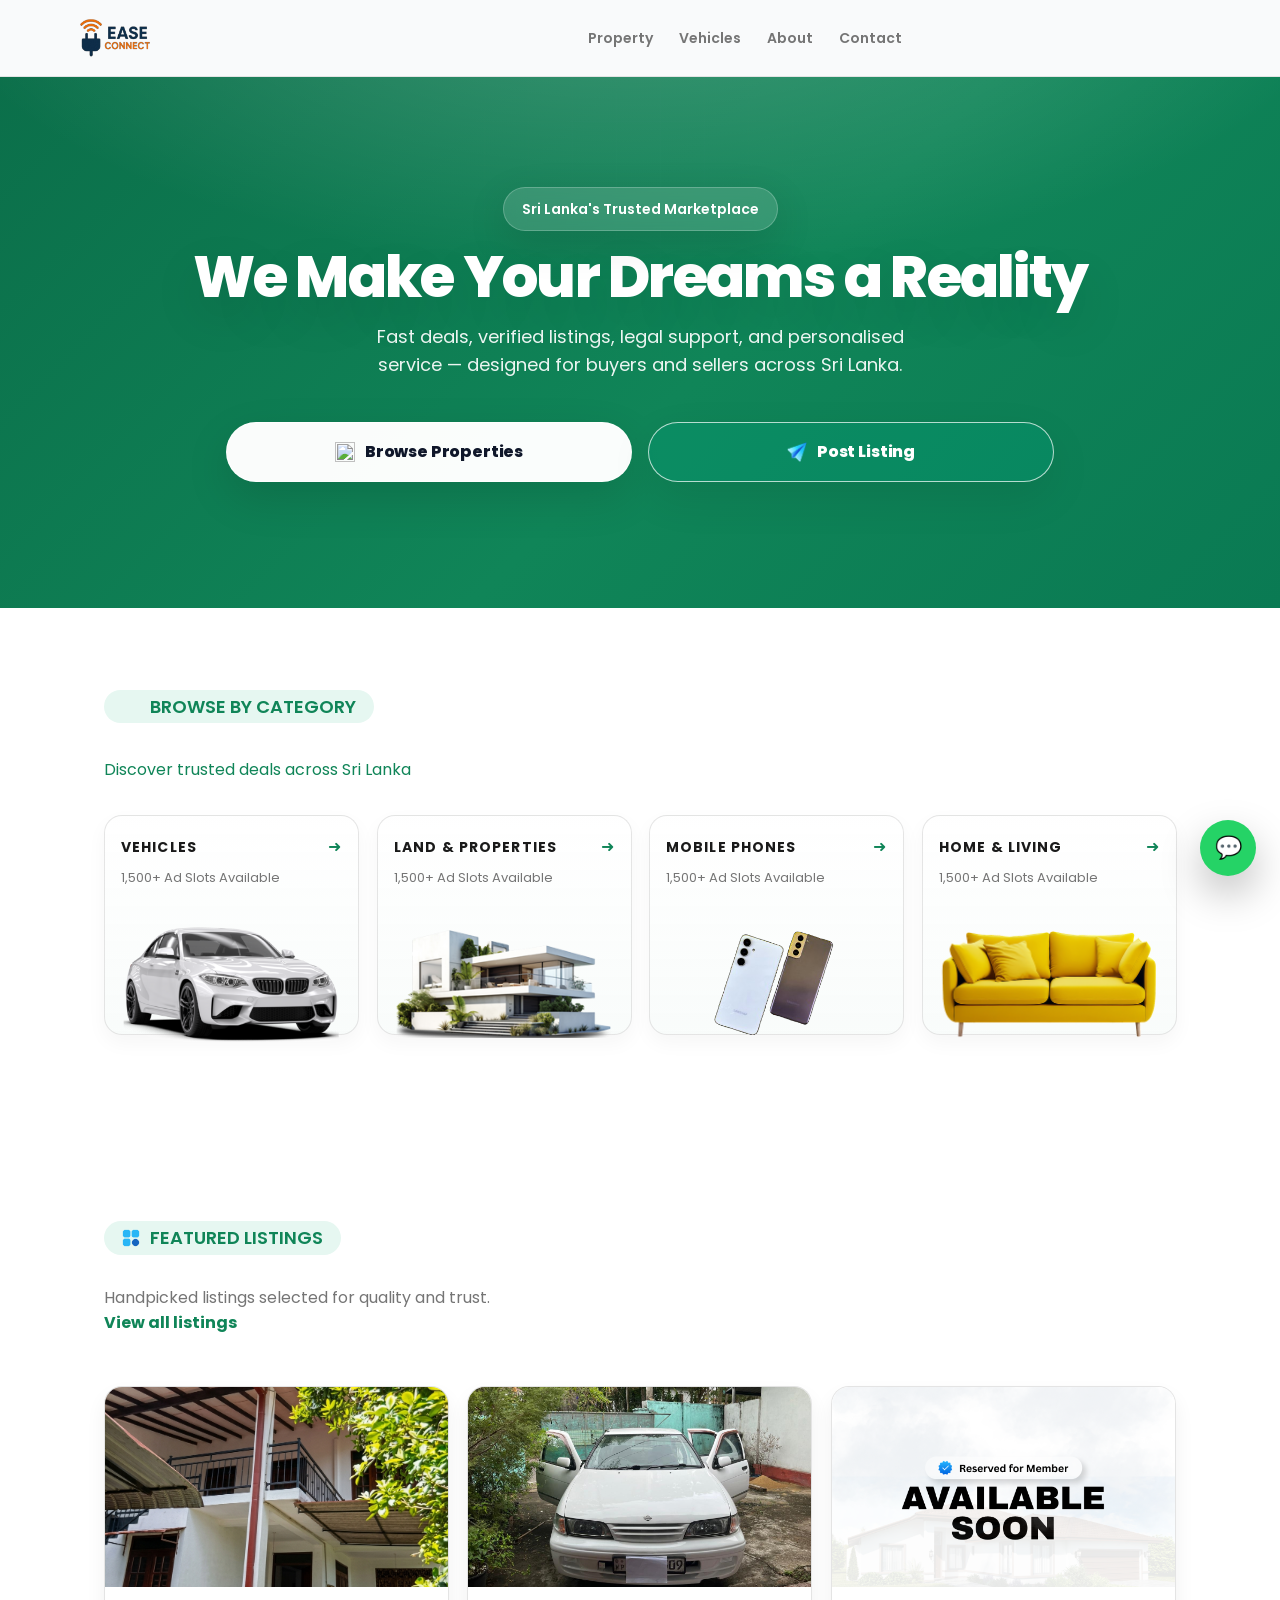
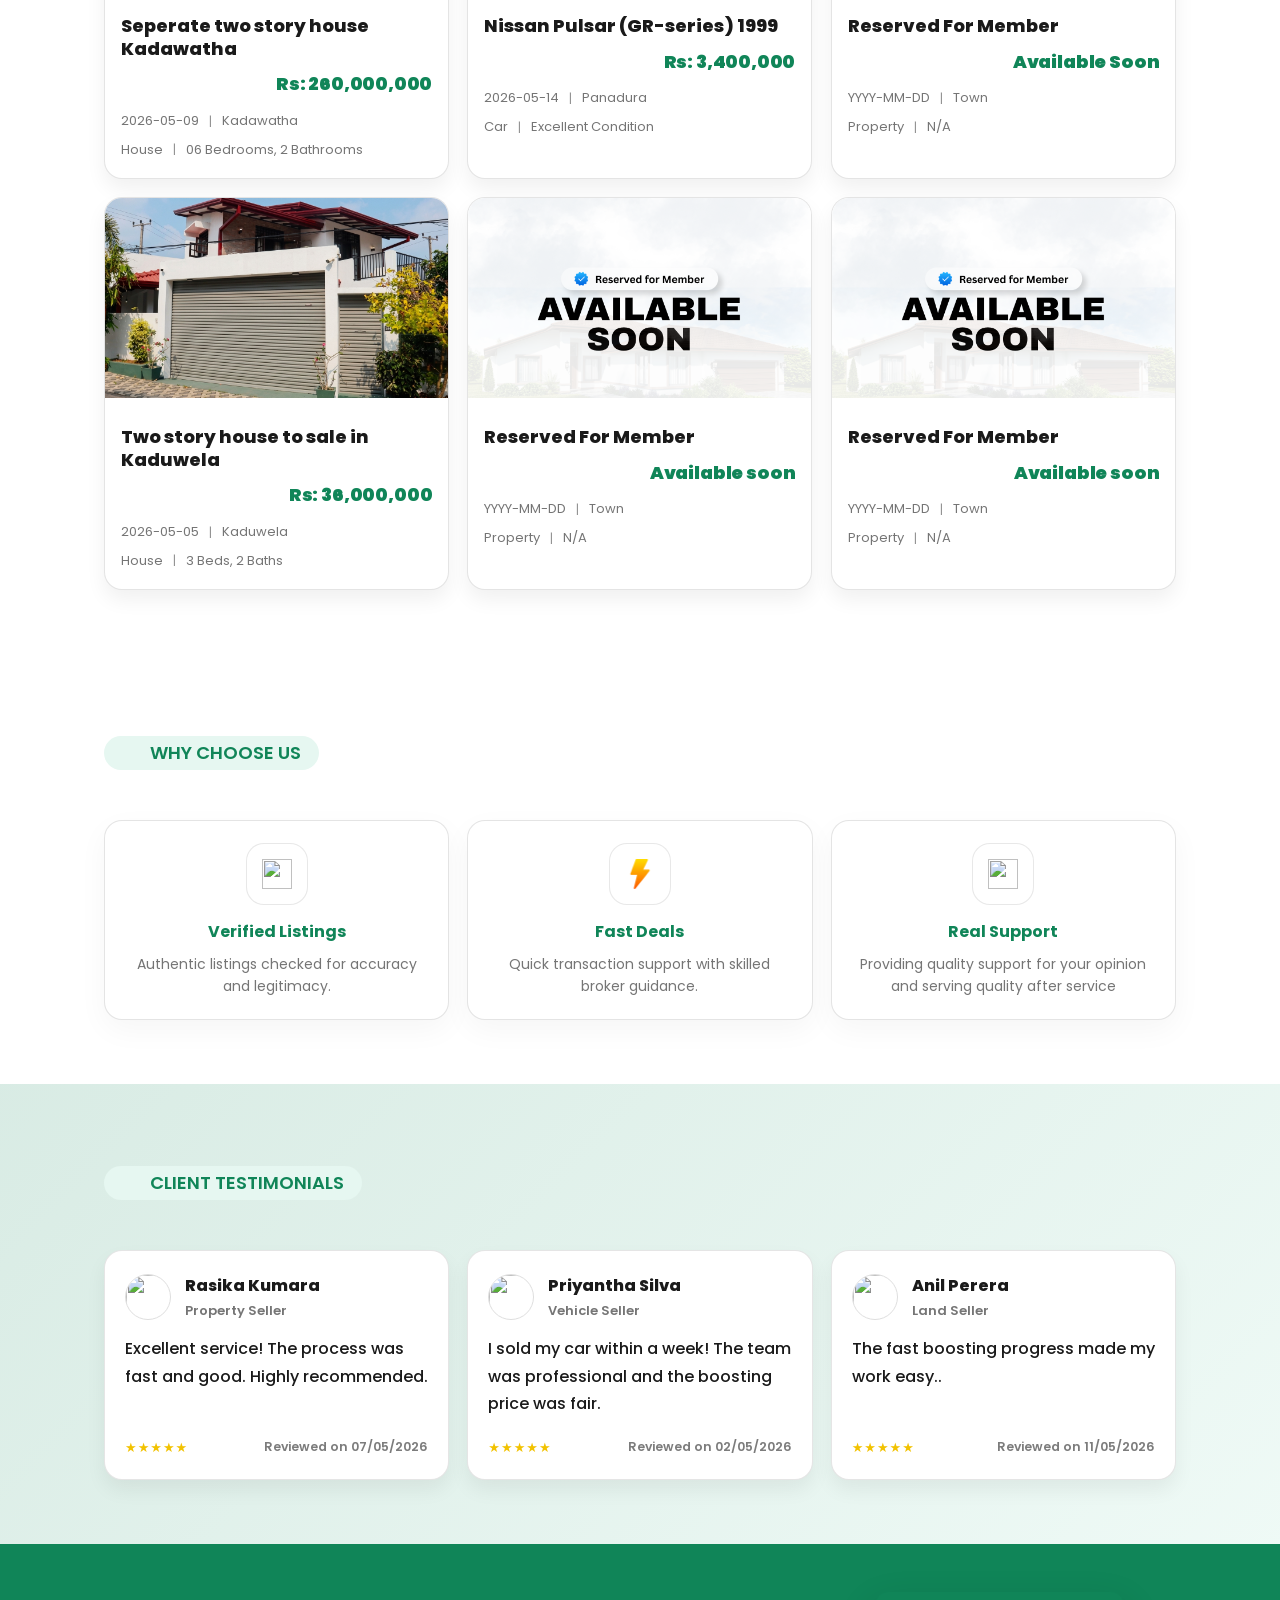
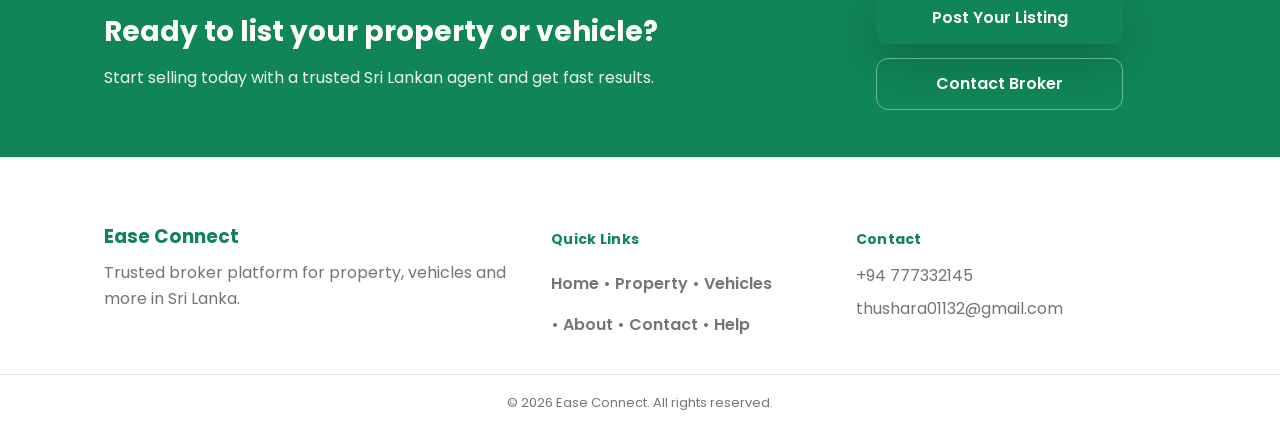
==== index.html @ 026340a3 "Add files via upload" ====
<!DOCTYPE html>
<html lang="en">
<head>
  <meta charset="UTF-8">
  <meta name="viewport" content="width=device-width, initial-scale=1.0">
  <title>Ease Connect|Properties</title>
  <link rel="preconnect" href="https://fonts.googleapis.com">
  <link rel="preconnect" href="https://fonts.gstatic.com" crossorigin>
  <link href="https://fonts.googleapis.com/css2?family=Poppins:wght@400;500;600;700&display=swap" rel="stylesheet">
  <link rel="stylesheet" href="css/styles.css">
  <link rel="icon" type="image/x-icon" href="favicon/easeconnectfav.PNG">
</head>
<body>
  <header class="site-header">
    <div class="container header-inner">
      <a href="index.html" class="brand">
        <img class="brand-logo" src="images/logonew.png" alt="Ease Connect logo">
        <div>
        </div>
      </a>
      <nav class="main-nav" id="mainNav">
        <a href="property.html">Property</a>
        <a href="vehiclesnew.html">Vehicles</a>
        <a href="aboutnew.html">About</a>
        <a href="contact.html">Contact</a>
      </nav>
      <div class="header-actions">
        
        <button class="nav-toggle" id="navToggle">☰</button>
      </div>
    </div>
  </header>

  <main>
    <section class="hero section-hero">
      <div class="hero-full">
        <span class="hero-pill">Sri Lanka's Trusted Marketplace</span>

        <h1 class="hero-full-title">We Make Your Dreams a Reality</h1>
        <p class="hero-full-subtitle">Fast deals, verified listings, legal support, and personalised service — designed for buyers and sellers across Sri Lanka.</p>

        <div class="hero-ctas" aria-label="Hero call to actions">
          <a class="hero-cta hero-cta--primary" href="property.html" aria-label="Browse Listings">
            <img class="hero-cta__icon" src="assets/icons/search.png" alt="" aria-hidden="true">
            <span class="hero-cta__text">Browse Properties</span>
          </a>
          <a class="hero-cta hero-cta--secondary" href="post-ad-modal.html" aria-label="Post Listing">
            <img class="hero-cta__icon" src="assets/icons/icons8-send-100.png" alt="" aria-hidden="true">
            <span class="hero-cta__text">Post Listing</span>
          </a>
        </div>

      </div>
    </section>

    <section class="section categories">
      <div class="container">
        <div class="categories-header">
          <h3 class="section-badge" style="display: inline-flex; align-items: center; gap: 10px; padding: 6px 18px; font-size: 18px; background-color: #e6f7f1; border-radius: 100px; color: #108558; border: none; line-height: 1.2; font-weight: 600;">
    <img class="section-badge-icon" src="assets/icons/search.png" alt="" aria-hidden="true" style="width: 18px; height: auto;" />
    BROWSE BY CATEGORY
</h3>

          <p class="categories-subtitle">Discover trusted deals across Sri Lanka</p>
        </div>

        <div class="category-grid category-cards">
          <a href="vehiclesnew.html" class="category-card" aria-label="Vehicles">
            <div class="category-card-body">
              <div class="category-card-title-row">
                <h3 class="category-card-title">VEHICLES</h3>
                <span class="category-card-arrow" aria-hidden="true">➜</span>
              </div>
              <p class="category-card-subtitle">1,500+ Ad Slots Available</p>
            </div>
            <img class="category-card-popup-img" src="images/homemainimg.png" alt="Vehicles" loading="lazy" />
          </a>

          <a href="property.html" class="category-card" aria-label="Properties">
            <div class="category-card-body">
              <div class="category-card-title-row">
                <h3 class="category-card-title">LAND &amp; PROPERTIES</h3>
                <span class="category-card-arrow" aria-hidden="true">➜</span>
              </div>
              <p class="category-card-subtitle">1,500+ Ad Slots Available</p>
            </div>
            <img class="category-card-popup-img" src="images/homeproductimg.png" alt="Land and Properties" loading="lazy" />
          </a>

          <a href="comingsoonafterstyle.html" class="category-card" aria-label="Mobile Phones">
            <div class="category-card-body">
              <div class="category-card-title-row">
                <h3 class="category-card-title">MOBILE PHONES</h3>
                <span class="category-card-arrow" aria-hidden="true">➜</span>
              </div>
              <p class="category-card-subtitle">1,500+ Ad Slots Available</p>
            </div>
            <img class="category-card-popup-img" src="images/andrey-matveev-PWX37fDMIYs-unsplash-removebg-preview.png?auto=format&fit=crop&w=1200&q=80" alt="Mobile Phones" loading="lazy" />
          </a>

          <a href="comingsoonafterstyle.html" class="category-card" aria-label="Home & Living">
            <div class="category-card-body">
              <div class="category-card-title-row">
                <h3 class="category-card-title">HOME &amp; LIVING</h3>
                <span class="category-card-arrow" aria-hidden="true">➜</span>
              </div>
              <p class="category-card-subtitle">1,500+ Ad Slots Available</p>
            </div>
            <img class="category-card-popup-img" src="images/yello-chair-icon.png?auto=format&fit=crop&w=1200&q=80" alt="Home and Living" loading="lazy" />
          </a>

        </div>
      </div>
    </section>


    <section class="section featured" id="listings">
      <div class="container">

        <div class="section-header">
          <div>
            <h3 class="section-badge" style="display: inline-flex; align-items: center; gap: 10px; padding: 6px 18px; font-size: 18px; background-color: #e6f7f1; border-radius: 100px; color: #108558; border: none; line-height: 1.2; font-weight: 600;">
    <img class="section-badge-icon" src="assets/icons/application.png" alt="" aria-hidden="true" style="width: 18px; height: auto;" />
    FEATURED LISTINGS
</h3>

            <p>Handpicked listings selected for quality and trust.</p>
          </div>
          <a class="text-link" href="property.html">View all listings</a>
        </div>
        <div class="card-grid">
          <article class="listing-card" aria-label="Featured listing">
            <a class="listing-media" href="productdetailnew1.html" aria-label="View property">
<div class="listing-image" style="background-image:url('images/thakshila.png');" aria-hidden="true">
                
              </div>
              
              <div class="listing-content">
                <h3 class="listing-title">Seperate two story house Kadawatha</h3>

                <p class="listing-price">Rs: 260,000,000</p>

                <div class="listing-meta-row" aria-label="Date and location">
                  <span class="listing-meta">2026-05-09</span>
                  <span class="listing-pipe" aria-hidden="true">|</span>
                  <span class="listing-meta">Kadawatha</span>
                </div>

                <div class="listing-attr-row" aria-label="Structural attributes">
                  <span class="listing-attr">House</span>
                  <span class="listing-pipe" aria-hidden="true">|</span>
                  <span class="listing-attr">06 Bedrooms, 2 Bathrooms</span>
                </div>
              </div>
            </a>
          </article>

          <article class="listing-card" aria-label="Featured listing">
            <a class="listing-media" href="productdetailnew3.html" aria-label="View property">
<div class="listing-image" style="background-image:url('images/frontsidecar.jpg');" aria-hidden="true">
                
                
              </div>

              <div class="listing-content">
                <h3 class="listing-title">Nissan Pulsar (GR-series) 1999</h3>

                <p class="listing-price">Rs: 3,400,000</p>

                <div class="listing-meta-row" aria-label="Date and location">
                  <span class="listing-meta">2026-05-14</span>
                  <span class="listing-pipe" aria-hidden="true">|</span>
                  <span class="listing-meta">Panadura</span>
                </div>

                <div class="listing-attr-row" aria-label="Structural attributes">
                  <span class="listing-attr">Car</span>
                  <span class="listing-pipe" aria-hidden="true">|</span>
                  <span class="listing-attr">Excellent Condition</span>
                </div>
              </div>
            </a>
          </article>
          <article class="listing-card" aria-label="Featured listing">
            <a class="listing-media" href="#" aria-label="View property">
              <div class="listing-image" style="background-image:url('images/refmas.png');" aria-hidden="true">
                
              </div>

              <div class="listing-content">
                <h3 class="listing-title">Reserved For Member</h3>

                <p class="listing-price">Available Soon</p>

                <div class="listing-meta-row" aria-label="Date and location">
                  <span class="listing-meta">YYYY-MM-DD</span>
                  <span class="listing-pipe" aria-hidden="true">|</span>
                  <span class="listing-meta">Town</span>
                </div>

                <div class="listing-attr-row" aria-label="Structural attributes">
                  <span class="listing-attr">Property</span>
                  <span class="listing-pipe" aria-hidden="true">|</span>
                  <span class="listing-attr">N/A</span>
                </div>
              </div>
            </a>
          </article>
          <article class="listing-card" aria-label="Featured listing">
            <a class="listing-media" href="productdetailnew2.html" aria-label="View property">
              <div class="listing-image" style="background-image:url('images/gatehth.png');" aria-hidden="true">
                
              </div>

              <div class="listing-content">
                <h3 class="listing-title">Two story house to sale in Kaduwela</h3>

                <p class="listing-price">Rs: 36,000,000</p>

                <div class="listing-meta-row" aria-label="Date and location">
                  <span class="listing-meta">2026-05-05</span>
                  <span class="listing-pipe" aria-hidden="true">|</span>
                  <span class="listing-meta">Kaduwela</span>
                </div>

                <div class="listing-attr-row" aria-label="Structural attributes">
                  <span class="listing-attr">House</span>
                  <span class="listing-pipe" aria-hidden="true">|</span>
                  <span class="listing-attr">3 Beds, 2 Baths</span>
                </div>
              </div>
            </a>
          </article>
          <article class="listing-card" aria-label="Featured listing">
            <a class="listing-media" href="" aria-label="View property">
              <div class="listing-image" style="background-image:url('images/refmas.png');" aria-hidden="true">
                
                  
              </div>

              <div class="listing-content">
                <h3 class="listing-title">Reserved For Member</h3>

                <p class="listing-price">Available soon</p>

                <div class="listing-meta-row" aria-label="Date and location">
                  <span class="listing-meta">YYYY-MM-DD</span>
                  <span class="listing-pipe" aria-hidden="true">|</span>
                  <span class="listing-meta">Town</span>
                </div>

                <div class="listing-attr-row" aria-label="Structural attributes">
                  <span class="listing-attr">Property</span>
                  <span class="listing-pipe" aria-hidden="true">|</span>
                  <span class="listing-attr">N/A</span>
                </div>
              </div>
            </a>
          </article>

         <article class="listing-card" aria-label="Featured listing">
            <a class="listing-media" href="" aria-label="View property">
              <div class="listing-image" style="background-image:url('images/refmas.png');" aria-hidden="true">
                
              </div>

              <div class="listing-content">
                <h3 class="listing-title">Reserved For Member</h3>

                <p class="listing-price">Available soon</p>

                <div class="listing-meta-row" aria-label="Date and location">
                  <span class="listing-meta">YYYY-MM-DD</span>
                  <span class="listing-pipe" aria-hidden="true">|</span>
                  <span class="listing-meta">Town</span>
                </div>

                <div class="listing-attr-row" aria-label="Structural attributes">
                  <span class="listing-attr">Property</span>
                  <span class="listing-pipe" aria-hidden="true">|</span>
                  <span class="listing-attr">N/A</span>
                </div>
              </div>
            </a>
          </article>
        </div>
      </div>
    </section>

    <section class="section why-choose">
      <div class="container">
        <h3 class="section-badge" style="display: inline-flex; align-items: center; gap: 10px; padding: 6px 18px; font-size: 18px; background-color: #e6f7f1; border-radius: 100px; color: #108558; border: none; line-height: 1.2; font-weight: 600;">
    <img class="section-badge-icon" src="assets/icons/question-mark.png" alt="" aria-hidden="true" style="width: 18px; height: auto;" />
    WHY CHOOSE US
</h3>
        <div class="feature-grid">

          <article class="feature-card" aria-label="Verified Listings">
            <div class="feature-icon feature-icon--verified" aria-hidden="true">
              <img src="assets/icons/social-media.png" alt="" />
            </div>
            <h3>Verified Listings</h3>
            <p>Authentic listings checked for accuracy and legitimacy.</p>
          </article>

          <article class="feature-card" aria-label="Fast Deals">
            <div class="feature-icon feature-icon--accent" aria-hidden="true">
              <img src="assets/icons/flash.png" alt="" />
            </div>
            <h3>Fast Deals</h3>
            <p>Quick transaction support with skilled broker guidance.</p>
          </article>

          <article class="feature-card" aria-label="Legal Support">
            <div class="feature-icon feature-icon--mint" aria-hidden="true">
              <img src="assets/icons/insurance.png" alt="" />
            </div>
            <h3>Real Support</h3>
            <p>Providing quality support for your opinion and serving quality after service</p>
          </article>

        </div>

      </div>
    </section>

    <section class="section testimonials">
      <div class="container">
        <h3 class="section-badge" style="display: inline-flex; align-items: center; gap: 10px; padding: 6px 18px; font-size: 18px; background-color: #e6f7f1; border-radius: 100px; color: #108558; border: none; line-height: 1.2; font-weight: 600;">
    <img class="section-badge-icon" src="assets/icons/text.png" alt="" aria-hidden="true" style="width: 18px; height: auto;" />
    CLIENT TESTIMONIALS
</h3>

        <div class="testimonial-grid">
          <article class="testimonial-card">
            <div class="testimonial-header">
              <img class="testimonial-avatar" src="assets/icons/snipavatar.PNG" alt="" aria-hidden="true" />
              <div class="testimonial-header-text">
                <strong class="testimonial-name">Rasika Kumara</strong>
                <span class="testimonial-role">Property Seller</span>
              </div>
            </div>

            <p class="testimonial-body">Excellent service! The process was fast and good. Highly recommended.</p>

            <div class="testimonial-footer">
              <div class="testimonial-stars" aria-label="5 out of 5 stars">★★★★★</div>
              <span class="testimonial-date">Reviewed on 07/05/2026</span>
            </div>
          </article>

          <article class="testimonial-card">
            <div class="testimonial-header">
              <img class="testimonial-avatar" src="assets/icons/snipavatar.PNG" alt="" aria-hidden="true" />
              <div class="testimonial-header-text">
                <strong class="testimonial-name">Priyantha Silva</strong>
                <span class="testimonial-role">Vehicle Seller</span>
              </div>
            </div>

            <p class="testimonial-body">I sold my car within a week! The team was professional and the boosting price was fair.</p>

            <div class="testimonial-footer">
              <div class="testimonial-stars" aria-label="5 out of 5 stars">★★★★★</div>
              <span class="testimonial-date">Reviewed on 02/05/2026</span>
            </div>
          </article>

          <article class="testimonial-card">
            <div class="testimonial-header">
              <img class="testimonial-avatar" src="assets/icons/snipavatar.PNG" alt="" aria-hidden="true" />
              <div class="testimonial-header-text">
                <strong class="testimonial-name">Anil Perera</strong>
                <span class="testimonial-role">Land Seller</span>
              </div>
            </div>

            <p class="testimonial-body">The fast boosting progress made my work easy..</p>

            <div class="testimonial-footer">
              <div class="testimonial-stars" aria-label="5 out of 5 stars">★★★★★</div>
              <span class="testimonial-date">Reviewed on 11/05/2026</span>
            </div>
          </article>
        </div>

      </div>
    </section>


    <section class="section cta-banner">
      <div class="container cta-inner">
        <div>
          <h2 class="section-Header">
            Ready to list your property or vehicle?
          </h2>

          <p>Start selling today with a trusted Sri Lankan agent and get fast results.</p>
        </div>
        <div class="cta-actions">
            <a class="button button-primary" href="post-ad-modal.html" data-post-ad>Post Your Listing</a>

          <a class="button button-outline" href="contact.html">Contact Broker</a>
        </div>
      </div>
    </section>
  </main>

  <footer class="site-footer">

    <div class="container footer-grid">
      <div>
        <h3>Ease Connect</h3>
        <p>Trusted broker platform for property, vehicles and more in Sri Lanka.</p>
      </div>
      <div>
        <h4>Quick Links</h4>
        <a href="index.html">Home</a>
        <a href="property.html">• Property</a>
        <a href="vehicles.html">• Vehicles</a>
        <a href="aboutnew.html">• About</a>
        <a href="contact.html">• Contact</a>
        <a href="help.html">• Help</a>
      </div>
      <div>
        <h4>Contact</h4>
        <p>+94 777332145</p>
        <p>thushara01132@gmail.com</p>
      </div>
    </div>
    <div class="footer-bottom">
      <p>© 2026 Ease Connect. All rights reserved.</p>
    </div>
  </footer>

  <a class="floating-whatsapp" href="https://wa.me/94777332145" target="_blank">💬</a>
  <script src="js/script.js"></script>
  <script src="js/slider-fix.js"></script>

</body>
</html>
---- css/styles.css ----
/* Ease Connect (Sri Lankan Multi-Category Listing Platform) — styles.css
   Production-ready modern baseline styles.
*/

:root {
  /* Typography */
  --font-sans: 'Poppins', system-ui, -apple-system, Segoe UI, Roboto, Arial, sans-serif;

  /* Brand / palette */
  --mint: #108558;
  --mint-100: #e6f7f1;
  --text: #1a1a1a;
  --bg: #f8f9fa;
  --border: #dbdbdb;
  --muted: #757575;
  --white: #ffffff;

  /* Layout constants */
  --container: 1120px;
  --radius-sm: 8px;
  --radius-md: 12px;
  --radius-lg: 18px;
  --pill: 100px;
  --shadow-sm: 0 10px 30px rgba(16, 133, 88, 0.10);
  --shadow-card: 0 10px 30px rgba(16, 24, 40, 0.08);
  --shadow-soft: 0 10px 20px rgba(0,0,0,0.06);

  /* Spacing */
  --space-1: 8px;
  --space-2: 12px;
  --space-3: 16px;
  --space-4: 24px;
  --space-5: 32px;
  --space-6: 48px;
  --space-7: 64px;

  /* Motion */
  --ease: 0.3s ease;

  /* Focus */
  --focus: 0 0 0 4px rgba(16, 133, 88, 0.18);
}

/* NOTE: contact.html has an inline <style> block for .go-back.
   The site-wide contact styles below intentionally DO NOT override that block.
*/



* {
  box-sizing: border-box;
}

html {
  scroll-behavior: smooth;
}

body {
  margin: 0;
  font-family: var(--font-sans);
  color: #108558;
  background: #ffff;
  line-height: 1.6;
}

/* Images */
img {
  max-width: 100%;
  height: auto;
  display: block;
}

/* Links */
a {
  text-decoration: none;
  color: inherit;
}

a:focus-visible,
button:focus-visible,
[role="button"]:focus-visible {
  outline: none;
  box-shadow: var(--focus);
  border-radius: 10px;
}

/* Basic containers */
.container {
  width: 100%;
  max-width: var(--container);
  margin: 0 auto;
  padding: 0 var(--space-4);
}

.section {
  padding: var(--space-7) 0;
}

.section-hero {
  padding-top: 56px;
}

/* Header */
.site-header {
  position: sticky;
  top: 0;
  z-index: 50;
  background: rgba(248, 249, 250, 0.82);
  backdrop-filter: blur(10px);
  border-bottom: 1px solid rgba(219, 219, 219, 0.7);
}

.header-inner {
  display: flex;
  align-items: center;
  justify-content: space-between;
  gap: var(--space-4);
  padding: 14px 0;
}

.brand {
  display: inline-flex;
  align-items: center;
  gap: 12px;
  min-width: 210px;
}

.brand-logo {
  width: 70px;
  height: 48px;
  object-fit: contain;
}

.main-nav {
  display: flex;
  align-items: center;
  gap: 26px;
  flex-wrap: wrap;
}

.main-nav a {
  font-weight: 600;
  font-size: 14px;
  color: var(--muted);
  padding: 8px 0;
  transition: color var(--ease);
}

.main-nav a:hover {
  color: var(--mint);
}

.header-actions {
  display: flex;
  align-items: center;
  gap: var(--space-3);
}

.nav-toggle {
  display: none;
  border: 0;
  background: transparent;
  cursor: pointer;
  font-size: 20px;
  line-height: 1;
  padding: 8px;
  border-radius: 10px;
  color: var(--text);
}

/* Hero */
.section-hero {
  padding: 110px 0;
}

.hero {
  position: relative;
}

.hero::before {
  content: '';
  position: absolute;
  inset: 0;
  background:
    radial-gradient(1200px 520px at 50% -120px, rgba(255, 255, 255, 0.22), rgba(255, 255, 255, 0) 60%),
    linear-gradient(135deg, #0b6f4a 0%, var(--mint) 55%, #0a7a53 100%);
  z-index: 0;
}

.hero::after {
  content: '';
  position: absolute;
  inset: 0;
  background-image:
    linear-gradient(to right, rgba(255, 255, 255, 0.12) 1px, rgba(255, 255, 255, 0) 1px),
    linear-gradient(to bottom, rgba(255, 255, 255, 0.12) 1px, rgba(255, 255, 255, 0) 1px);
  background-size: 44px 44px;
  opacity: 0.05;
  z-index: 1;
  pointer-events: none;
  mask-image: radial-gradient(circle at 50% 20%, rgba(0,0,0,1), rgba(0,0,0,0) 68%);
}

.hero-full {
  position: relative;
  z-index: 2;
  display: flex;
  flex-direction: column;
  align-items: center;
  justify-content: center;
  text-align: center;
  gap: 16px;
}

.hero-pill {
  display: inline-flex;
  align-items: center;
  justify-content: center;
  padding: 10px 18px;
  border-radius: 999px;
  background: rgba(255, 255, 255, 0.14);
  color: var(--white);
  font-weight: 600;
  font-size: 14px;
  border: 1px solid rgba(255, 255, 255, 0.22);
  backdrop-filter: blur(10px);
  box-shadow: 0 12px 40px rgba(0, 0, 0, 0.12);
}

.hero-full-title {
  margin: 0;
  color: var(--white);
  font-weight: 800;
  font-size: clamp(34px, 5vw, 58px);
  line-height: 1.02;
  letter-spacing: -0.03em;
  text-shadow: 0 18px 50px rgba(0, 0, 0, 0.12);
}

.hero-full-subtitle {
  margin: 0;
  color: rgba(255, 255, 255, 0.92);
  font-size: clamp(15px, 2.1vw, 18px);
  max-width: 54ch;
}

.hero-search-placeholder {
  margin-top: 10px;
  width: min(860px, 100%);
  height: 74px;
  border-radius: 999px;
  background: rgba(255, 255, 255, 0.96);
  box-shadow: 0 20px 60px rgba(0, 0, 0, 0.18);
  border: 1px solid rgba(255, 255, 255, 0.65);
}

.hero-grid,
.hero-copy,
.eyebrow,
.hero-actions {
  display: none;
}


.button {
  display: inline-flex;
  align-items: center;
  justify-content: center;
  gap: 10px;
  padding: 12px 18px;
  border-radius: 12px;
  font-weight: 600;
  cursor: pointer;
  border: 1px solid transparent;
  transition: transform var(--ease), background var(--ease), color var(--ease), border-color var(--ease), box-shadow var(--ease);
  user-select: none;
}

.button:active {
  transform: translateY(1px);
}

.button-primary {
  background: var(--mint);
  color: var(--white);
  box-shadow: 0 14px 30px rgba(16, 133, 88, 0.20);
}

.button-primary:hover {
  transform: translateY(-2px);
  box-shadow: 0 18px 40px rgba(16, 133, 88, 0.28);
}

.button-outline {
  background: transparent;
  border-color: rgba(26, 26, 26, 0.15);
  color: var(--text);
}

.button-outline:hover {
  background: var(--mint);
  border-color: var(--mint);
  color: var(--white);
}

.hero-media {
  display: flex;
  justify-content: center;
}

.hero-card {
  width: 100%;
  border-radius: var(--radius-lg);
  background: var(--white);
  box-shadow: var(--shadow-card);
  overflow: hidden;
  position: relative;
  padding: 0;
}

.hero-image {
  height: 340px;
  background: linear-gradient(135deg, rgba(16, 133, 88, 0.12), rgba(16, 133, 88, 0) 55%),
    url('comb.png');
  background-size: cover;
  background-position: center;
}

.hero-tag {
  position: absolute;
  top: 18px;
  left: 18px;
  right: 18px;
  display: inline-flex;
  align-items: center;
  gap: 10px;
  padding: 10px 14px;
  border-radius: var(--pill);
  background: rgba(16, 133, 88, 0.92);
  color: var(--white);
  font-weight: 600;
  font-size: 13px;
  box-shadow: 0 16px 30px rgba(16, 133, 88, 0.25);
}

.hero-gallery {
  position: relative;
  padding: var(--space-3);
}

.hero-gallery-placeholder {
  width: 100%;
  height: auto;
  border-radius: 14px;
  box-shadow: 0 18px 40px rgba(0,0,0,0.10);
}

/* Category cards */
.category-grid {
  display: grid;
  grid-template-columns: repeat(4, 1fr);
  gap: 18px;
  margin-top: var(--space-5);
}

.category-card {
  background: linear-gradient(180deg, #ffffff 0%, rgba(16, 133, 88, 0.03) 120%);
  border-radius: var(--radius-lg);
  border: 1px solid rgba(219, 219, 219, 0.7);
  overflow: visible;
  box-shadow: 0 8px 20px rgba(0,0,0,0.04);
  transition: transform var(--ease), box-shadow var(--ease), border-color var(--ease);
  display: block;
  position: relative;
  min-height: 220px;
  padding: 18px 16px 48px;
}

.category-card:hover {
  transform: translateY(-3px);
  border-color: rgba(16, 133, 88, 0.35);
  box-shadow: 0 18px 40px rgba(16, 133, 88, 0.14);
}

.category-card:hover .category-card-popup-img {
  transform: translateX(-50%) scale(1.05);
}


.category-card-body {
  padding: 0;
  position: relative;
  z-index: 2;
}


.category-card-title-row {
  display: flex;
  align-items: center;
  justify-content: space-between;
  gap: 12px;
}

.category-card-title {
  margin: 0;
  font-size: 14px;
  letter-spacing: 0.08em;
  color: var(--text);
}

.category-card-subtitle {
  margin-top: 10px;
}


.category-card-arrow {
  font-size: 16px;
  color: var(--mint);
  font-weight: 700;
}

.category-card-subtitle {
  margin: 8px 0 0;
  color: var(--muted);
  font-size: 13px;
}

.category-card-popup-img {
  position: absolute;
  left: 50%;
  bottom: -20px;
  transform: translateX(-50%);
  width: auto;
  max-width: 85%;
  height: 140px;
  object-fit: contain;
  pointer-events: none;
  z-index: 1;
  transition: transform 0.3s ease;
}

/* legacy rule kept intentionally for other pages if any */
.category-card-image {
  display: none;
}


/* Featured listing cards */
.card-grid {
  margin-top: var(--space-5);
  display: grid;
  grid-template-columns: repeat(3, minmax(0, 1fr));
  gap: 18px;
}

.listing-card {
  background: var(--white);
  border-radius: var(--radius-lg);
  box-shadow: var(--shadow-soft);
  border: 1px solid rgba(219, 219, 219, 0.75);
  overflow: hidden;
  transition: transform var(--ease), box-shadow var(--ease), border-color var(--ease);
}

.listing-card:hover {
  transform: translateY(-4px);
  border-color: rgba(16, 133, 88, 0.35);
  box-shadow: 0 18px 50px rgba(16, 133, 88, 0.16);
}

.listing-media {
  display: block;
  color: inherit;
}

.listing-image {
  position: relative;
  height: 200px;
  background-position: center;
  background-size: cover;
}

.listing-bookmark {
  position: absolute;
  top: 14px;
  right: 14px;
  width: 44px;
  height: 44px;
  border-radius: 999px;
  background: rgba(255, 255, 255, 0.92);
  border: 1px solid rgba(219, 219, 219, 0.9);
  box-shadow: 0 14px 30px rgba(0,0,0,0.12);
  cursor: pointer;
}

.listing-bookmark::before {
  content: '🔖';
  position: absolute;
  inset: 0;
  display: grid;
  place-items: center;
  font-size: 18px;
  transform: translateY(-1px);
}

.listing-bookmark:hover {
  transform: scale(1.04);
}

.listing-content {
  padding: 16px 16px 18px;
}

.listing-title {
  margin: 0;
  font-size: 16px;
  line-height: 1.3;
}

.listing-price {
  margin: 10px 0 12px;
  font-weight: 700;
  color: var(--mint);
}

.listing-meta-row,
.listing-attr-row {
  display: flex;
  align-items: center;
  flex-wrap: wrap;
  gap: 10px;
  margin-top: 8px;
}

.listing-meta,
.listing-attr {
  color: var(--muted);
  font-size: 13px;
}

.listing-pipe {
  color: rgba(117, 117, 117, 0.8);
  font-size: 12px;
}

/* Features */
.feature-grid {
  margin-top: var(--space-5);
  display: grid;
  grid-template-columns: repeat(3, minmax(0, 1fr));
  gap: 18px;
}

.feature-card {
  text-align: center;
  padding: 22px 18px;
  background: var(--white);
  border-radius: var(--radius-lg);
  border: 1px solid rgba(219, 219, 219, 0.75);
  box-shadow: 0 10px 30px rgba(0,0,0,0.04);
}

.feature-card h3 {
  margin: 14px 0 8px;
  font-size: 16px;
}

.feature-card p {
  margin: 0;
  color: var(--muted);
  font-size: 14px;
}

.feature-icon {
  width: 62px;
  height: 62px;
  margin: 0 auto;
  border-radius: 18px;
  display: grid;
  place-items: center;
  transition: transform var(--ease);
}

.feature-card:hover .feature-icon {
  transform: translateY(-3px);
}

.feature-icon img {
  width: 30px;
  height: 30px;
  object-fit: contain;
  filter: none;
}

.feature-icon--verified {
  background: rgba(255 255 255);
  border: 1px solid rgba(163 163 163 / 25%);
}

.feature-icon--accent {
  background: rgba(255 255 255);
  border: 1px solid rgba(163 163 163 / 25%);
}

.feature-icon--mint {
  background: rgba(255 255 255);
  border: 1px solid rgba(163 163 163 / 25%);
}

/* Testimonials */
.section.testimonials {
  background: linear-gradient(135deg, rgba(16, 133, 88, 0.16), rgba(230, 247, 241, 0.65));
  padding: var(--space-7) 0;
}

.testimonial-grid {
  margin-top: var(--space-5);
  display: grid;
  grid-template-columns: repeat(3, minmax(0, 1fr));
  gap: 18px;
}

.testimonial-card {
  background: var(--white);
  border-radius: var(--radius-lg);
  border: 1px solid rgba(219, 219, 219, 0.7);
  box-shadow: var(--shadow-soft);
  padding: 22px 20px;
  overflow: hidden;

  /* layout */
  display: flex;
  flex-direction: column;
  min-height: 230px;
}

.testimonial-header {
  display: flex;
  align-items: center;
  gap: 14px;
}

.testimonial-avatar {
  width: 46px;
  height: 46px;
  border-radius: 999px;
  object-fit: cover;
  border: 1px solid rgba(219, 219, 219, 0.9);
}

.testimonial-header-text {
  display: flex;
  flex-direction: column;
  gap: 2px;
}

.testimonial-name {
  font-weight: 800;
  color: var(--text);
}

.testimonial-role {
  color: var(--muted);
  font-size: 13px;
  font-weight: 600;
}

.testimonial-body {
  margin: 14px 0 0;
  color: var(--text);
  font-weight: 500;
  line-height: 1.7;
  text-align: left;
}

.testimonial-footer {
  margin-top: auto;
  display: flex;
  justify-content: space-between;
  align-items: center;
  gap: 12px;
  padding-top: 18px;
}

.testimonial-stars {
  font-size: 13px;
  letter-spacing: 1px;
  color: #f2c200;
  line-height: 1;
  user-select: none;
}

.testimonial-date {
  font-size: 12.5px;
  color: rgba(117, 117, 117, 0.95);
  font-weight: 600;
  white-space: nowrap;
}


/* CTA banner */
.cta-inner {
  display: flex;
  align-items: center;
  justify-content: space-between;
  gap: var(--space-6);
}

.cta-banner {
  background: var(--mint);
  color: var(--white);
  padding: var(--space-6) 0;
}

.cta-banner .section-Header {
  color: var(--white);
  margin: 0;
  font-size: 28px;
}

.cta-banner p {
  margin: 10px 0 0;
  color: rgba(255, 255, 255, 0.92);
}

.cta-actions {
  display: flex;
  gap: 14px;
  flex-wrap: wrap;
  justify-content: flex-end;
}

/* CTA buttons on home (index.html): reduce horizontal stretch + keep centered */
.cta-actions .button-primary,
.cta-actions .button-outline{
  width: 70%;
  margin: 0 auto;
  display: flex;
  justify-content: center;
}


.cta-banner .button-primary {
  box-shadow: 0 18px 40px rgba(0,0,0,0.18);
}

.cta-banner .button-outline {
  border-color: rgba(255, 255, 255, 0.4);
  color: var(--white);
}

.cta-banner .button-outline:hover {
  background: rgba(255, 255, 255, 0.12);
  border-color: rgba(255, 255, 255, 0.6);
}

/* Footer */
.site-footer {
  padding: var(--space-7) 0 var(--space-4);
  background: #ffffff;
  border-top: 1px solid rgba(219, 219, 219, 0.75);
}

/* Ensure product-detail can be scrolled fully on shorter viewports */
html,
body {
  height: auto;
}


.footer-grid {
  display: grid;
  grid-template-columns: 1.2fr 0.8fr 0.9fr;
  gap: 20px;
}

.site-footer h3 {
  margin: 0 0 8px;
}

.site-footer p {
  margin: 8px 0 0;
  color: var(--muted);
}

.site-footer h4 {
  margin: 6px 0 12px;
  font-size: 14px;
  letter-spacing: 0.02em;
}

.site-footer a {
  display: inline-block;
  color: var(--muted);
  margin: 8px 0;
  font-weight: 600;
  transition: color var(--ease);
}

.site-footer a:hover {
  color: var(--mint);
}

.footer-bottom {
  margin-top: 28px;
  border-top: 1px solid rgba(219, 219, 219, 0.75);
  padding-top: 18px;
  text-align: center;
}

.footer-bottom p {
  margin: 0;
  color: var(--muted);
  font-size: 13px;
}

/* Floating WhatsApp */
.floating-whatsapp {
  position: fixed;
  right: 24px;
  bottom: 24px;
  z-index: 1000;
  width: 56px;
  height: 56px;
  border-radius: 999px;
  background: #25D366;
  color: #fff;
  display: grid;
  place-items: center;
  font-size: 22px;
  box-shadow: 0 18px 40px rgba(0,0,0,0.25);
  transition: transform var(--ease), box-shadow var(--ease);
}

.floating-whatsapp:hover {
  transform: translateY(-4px) scale(1.06);
  box-shadow: 0 26px 60px rgba(0,0,0,0.30);
}

/* Text link used in sections */
.text-link {
  font-weight: 700;
  color: var(--mint);
  transition: color var(--ease);
}

.text-link:hover {
  color: #0c6f4f;
}

/* Utility: section badge class exists in inline styles already.
   Provide a baseline for if inline styles are removed later.
*/
.section-badge {
  display: inline-flex;
  align-items: center;
  gap: 10px;
  padding: 6px 18px;
  border-radius: var(--pill);
  background: var(--mint-100);
  color: var(--mint);
  border: none;
  line-height: 1.2;
  font-weight: 600;
}

/* Hero CTA buttons (replaces large white search section on home) */
.hero-ctas {
  margin-top: 10px;
  width: min(860px, 100%);
  display: flex;
  justify-content: center;
  gap: 16px;
  align-items: center;
  padding: 16px;
  border-radius: 999px;
}

.hero-cta {
  flex: 1;
  min-width: 0;
  display: inline-flex;
  align-items: center;
  justify-content: center;
  gap: 10px;
  padding: 16px 22px;
  border-radius: 999px;
  text-align: center;
  font-weight: 800;
  font-size: 16px;
  letter-spacing: -0.01em;
  border: 1px solid transparent;
  transition:
    transform 0.25s ease,
    box-shadow 0.25s ease,
    border-color 0.25s ease,
    background 0.25s ease,
    color 0.25s ease;
}

.hero-cta__icon {
  width: 20px;
  height: 20px;
  object-fit: contain;
  filter: none;
}

.hero-cta--primary {
  background: rgba(255, 255, 255, 0.98);
  color: #0f172a;
  border-color: rgba(255, 255, 255, 0.75);
  box-shadow: 0 16px 45px rgba(0, 0, 0, 0.12);
}

.hero-cta--primary:hover {
  transform: translateY(-3px) scale(1.01);
  box-shadow: 0 22px 60px rgba(16, 133, 88, 0.22);
}

.hero-cta--secondary {
  background: #009f7a4f;
  color: #ffffff;
  border-color: rgba(255, 255, 255, 0.7);
  box-shadow: 0 16px 45px rgba(0, 0, 0, 0.08);
  backdrop-filter: blur(10px);
  -webkit-backdrop-filter: blur(10px);
}

.hero-cta--secondary:hover {
  border-color: rgba(255, 255, 255, 0.95);
  box-shadow:
    0 0 0 4px rgba(255, 255, 255, 0.18),
    0 20px 55px rgba(16, 133, 88, 0.18);
  transform: translateY(-3px) scale(1.01);
}

@media (max-width: 768px) {
  .hero-ctas {
    flex-direction: column;
    padding: 0;
    border-radius: 24px;
    gap: 14px;
  }

  .hero-cta {
    width: 100%;
    padding: 14px 18px;
    font-size: 15px;
  }
}

@keyframes heroCtasEntrance {
  from {
    opacity: 0;
    transform: translateY(16px);
  }
  to {
    opacity: 1;
    transform: translateY(0);
  }
}

.hero-ctas {
  animation: heroCtasEntrance 650ms ease both;
}

/* Responsive */
@media (max-width: 992px) {
  .hero-search-placeholder {
    height: 66px;
    border-radius: 22px;
  }



  .category-grid {
    grid-template-columns: repeat(2, 1fr);
  }

  .card-grid {
    grid-template-columns: repeat(2, minmax(0, 1fr));
  }

  .feature-grid {
    grid-template-columns: 1fr;
  }

  .testimonial-grid {
    grid-template-columns: 1fr;
  }

  .footer-grid {
    grid-template-columns: 1fr;
  }

  .cta-inner {
    flex-direction: column;
    align-items: flex-start;
  }

  .cta-actions {
    justify-content: flex-start;
  }
}

@media (max-width: 768px) {
  .container {
    padding: 0 var(--space-3);
  }

  .main-nav {

    position: absolute;
    left: 0;
    right: 0;
    top: 100%;
    background: rgba(248, 249, 250, 0.95);
    border-bottom: 1px solid rgba(219, 219, 219, 0.75);
    padding: 14px var(--space-3);
    display: none;
    flex-direction: column;
    align-items: flex-start;
    gap: 10px;
  }

  .main-nav.is-active {
    display: flex;
  }

  .nav-toggle {
    display: inline-flex;
    align-items: center;
    justify-content: center;
  }

  .header-inner {
    gap: 12px;
  }

  .category-grid {
    grid-template-columns: 1fr;
  }

  .card-grid {
    grid-template-columns: 1fr;
  }

  .testimonial-card--right {
    text-align: left;
  }

  .testimonial-card--right .testimonial-quote {
    right: auto;
    left: 18px;
  }

  .floating-whatsapp {
    right: 16px;
    bottom: 16px;
    width: 52px;
    height: 52px;
  }
}

/* Property Listings (property.html) */

/* 1) Header Typography & Page Intro */
.section-header {
  padding: 40px 0 18px;
}

.section-header h1 {
  margin: 0;
  font-size: clamp(28px, 3.2vw, 44px);
  line-height: 1.12;
  color: var(--text);
  font-weight: 800;
  letter-spacing: -0.02em;
}

.section-header p {
  margin: 12px 0 0;
  color: var(--muted);
  font-size: 16px;
  max-width: 68ch;
}

/* 2) Category Filter Toggles */
.property-filters {
  margin-top: 18px;
  display: flex;
  flex-wrap: wrap;
  gap: 14px;
  align-items: center;
}

.property-filter-btn {
  appearance: none;
  border: 1px solid rgba(219, 219, 219, 0.95);
  background: rgba(255, 255, 255, 0.7);
  color: var(--text);
  font-family: inherit;
  font-weight: 600;
  font-size: 13px;
  padding: 10px 16px;
  border-radius: 100px;
  cursor: pointer;
  transition:
    background var(--ease),
    color var(--ease),
    border-color var(--ease),
    transform var(--ease),
    box-shadow var(--ease);
}


.property-filter-btn:hover {
  background: rgba(16, 133, 88, 0.08);
  border-color: rgba(16, 133, 88, 0.32);
  transform: translateY(-1px);
}

.property-filter-btn.active {
  background: var(--mint);
  color: var(--white);
  border-color: var(--mint);
  box-shadow: 0 16px 30px rgba(16, 133, 88, 0.18);
}

.property-filter-btn.active:hover {
  background: #0e7a51;
  border-color: #0e7a51;
}

/* 3) Wide List Layout Components */
.property-list-rows {
  padding-top: 10px;
}

.listing-row {
  display: flex;
  gap: 18px;
  align-items: stretch;
  padding: 10px;
  background: var(--white);
  border: 1px solid rgba(219, 219, 219, 0.85);
  border-radius: 12px;
  box-shadow: 0 10px 28px rgba(0, 0, 0, 0.04);
  transition: transform var(--ease), box-shadow var(--ease), border-color var(--ease);
}

.listing-row + .listing-row {
  margin-top: 14px;
}

.listing-row:hover {
  transform: translateY(-2px);
  border-color: rgba(16, 133, 88, 0.25);
  box-shadow: 0 16px 44px rgba(16, 133, 88, 0.10);
}

.listing-thumb {
  width: 180px;
  height: 126px;
  border-radius: 10px;
  background-size: cover;
  background-position: center;
  background-repeat: no-repeat;
  transition: transform var(--ease), filter var(--ease);
  filter: saturate(1.02);
}

.listing-row:hover .listing-thumb {
  transform: scale(1.04);
}

.listing-main {
  flex: 1;
  display: flex;
  flex-direction: column;
  justify-content: center;
  min-width: 0;
}

.listing-tag-row {
  display: flex;
  align-items: center;
  justify-content: space-between;
  gap: 12px;
  flex-wrap: wrap;
}

/* Property listing: inline meta (location + member) */
.meta-row-inline {
  display: flex;
  flex-wrap: wrap; /* Allows safe wrapping on narrow mobile screens */
  align-items: center;
  gap: 16px; /* breathing space between location + member */
}

.meta-item {
  display: inline-flex;
  align-items: center;
}

.meta-icon {
  display: inline-flex;
  align-items: center;
  justify-content: center;
}

.meta-text {
  display: inline-block;
}

.meta-badge {
  display: inline-flex;
  align-items: center;
  gap: 8px;
  white-space: nowrap;
  padding: 7px 14px;
  border-radius: 999px;
  background: #108558;
  color: #fff;
  border: 1px solid rgba(16, 133, 88, 0.22);
  font-weight: 700;
  font-size: 12px;
  line-height: 1.2;
}

.location-tag {
  display: inline-flex;
  align-items: center;
  gap: 8px;
  padding: 8px 12px;
  border-radius: 999px;
  background: rgba(0, 0, 0, 0.03);
  border: 1px solid rgba(219, 219, 219, 0.9);
  color: var(--muted);
  font-weight: 600;
  font-size: 13px;
  white-space: nowrap;
}

.member-tag {
  display: inline-flex;
  align-items: center;
}



.listing-tag {
  display: inline-flex;
  align-items: center;
  padding: 8px 12px;
  border-radius: 999px;
  background: rgba(0, 0, 0, 0.03);
  border: 1px solid rgba(219, 219, 219, 0.9);
  color: var(--muted);
  font-weight: 600;
  font-size: 13px;
}

.listing-member {
  display: inline-flex;
  align-items: center;
  gap: 8px;
  padding: 7px 14px;
  border-radius: 999px;
  background: #108558;
  color: #FFFF;
  border: 1px solid rgba(16, 133, 88, 0.22);
  font-weight: 700;
  font-size: 12px;
  white-space: nowrap;
}

.member-star {
  color: #ffff;
  font-size: 14px;
}

.listing-title {
  margin: 12px 0 10px;
  font-size: 18px;
  line-height: 1.25;
  color: var(--text);
  font-weight: 800;
}

.listing-specs {
  display: flex;
  align-items: center;
  gap: 15px;
  flex-wrap: wrap;
}

.spec {
  display: inline-flex;
  align-items: center;
  gap: 8px;
  color: var(--muted);
  font-weight: 600;
  font-size: 13px;
}

.spec-icon {
  width: 20px;
  height: 20px;
  object-fit: contain;
  display: block;
}

/* 4) Right Call-To-Action Block */
.listing-cta {
  display: flex;
  flex-direction: column;
  justify-content: space-between;
  align-items: flex-end;
  min-width: 200px;
  padding-left: 4px;
}

.listing-price {
  font-weight: 900;
  color: var(--mint);
  font-size: 18px;
  letter-spacing: -0.01em;
  text-align: right;
}

.listing-actions {
  margin-top: 12px;
  display: flex;
  gap: 12px;
  align-items: center;
}

.compare-btn {
  background: rgba(0, 0, 0, 0.02);
  border: 1px solid rgba(219, 219, 219, 0.95);
  color: var(--muted);
  font-weight: 700;
  font-size: 13px;
  padding: 10px 14px;
  border-radius: 999px;
  cursor: pointer;
  transition: transform var(--ease), background var(--ease), border-color var(--ease), color var(--ease);
}

.compare-btn:hover {
  background: rgba(16, 133, 88, 0.08);
  border-color: rgba(16, 133, 88, 0.28);
  color: var(--text);
  transform: translateY(-1px);
}

.listing-arrow {
  width: 44px;
  height: 44px;
  border-radius: 999px;
  border: 1px solid rgba(219, 219, 219, 0.95);
  display: inline-grid;
  place-items: center;
  background: rgba(255, 255, 255, 0.95);
  color: var(--muted);
  font-size: 18px;
  font-weight: 900;
  transition: transform var(--ease), background var(--ease), border-color var(--ease), color var(--ease);
}

.listing-arrow:hover {
  transform: translateX(4px);
  background: var(--mint-100);
  border-color: rgba(16, 133, 88, 0.35);
  color: var(--mint);
}

/* Safety: smooth hover on anchors inside cards */
.category-card,
.listing-card,
.button {
  will-change: transform;
}

@media (max-width: 768px) {
  .section-header {
    padding: 28px 0 10px;
  }

  .property-filters {
    margin-top: 14px;
    gap: 12px;
  }

  .listing-row {
    flex-direction: column;
    gap: 14px;
    padding: 14px;
  }

  .listing-thumb {
    width: 100%;
    height: 200px;
  }

  .listing-cta {
    align-items: flex-start;
    min-width: 0;
    width: 100%;
    padding-left: 0;
  }

  .listing-price {
    text-align: left;
  }

  .listing-actions {
    justify-content: flex-start;
    width: 100%;
  }
}


/* =========================================================
   Contact Us (contact.html) - appended, palette-consistent
   ========================================================= */

/* Floating Go Back button */
.go-back {
  position: fixed;
  top: 1rem;
  left: 1rem;
  z-index: 9999;
  display: inline-flex;
  align-items: center;
  justify-content: center;
  width: 44px;
  height: 44px;
  border-radius: 999px;

  /* Crisp, ultra-clean treatment */
  background: rgba(255, 255, 255, 0.78);
  border: 1px solid rgba(219, 219, 219, 0.75);
  backdrop-filter: blur(4px);
  -webkit-backdrop-filter: blur(4px);

  box-shadow: 0 10px 25px rgba(0, 0, 0, 0.08);

  color: var(--text);
  text-decoration: none;
  padding: 0;
  line-height: 1;

  transform: translateZ(0) scale(1);
  transition:
    transform var(--ease),
    box-shadow var(--ease),
    border-color var(--ease),
    background var(--ease);
}

.go-back:hover {
  transform: scale(1.06);
  border-color: rgba(16, 133, 88, 0.35);
  box-shadow: 0 16px 40px rgba(16, 133, 88, 0.18);
  background: rgba(255, 255, 255, 0.92);
}

.go-back svg {
  width: 20px;
  height: 20px;
  display: block;
}

.go-back svg path {
  transform-box: fill-box;
  transform-origin: center;
}

/* Contact page layout */
.listings-layout {
  display: grid;
  grid-template-columns: 1fr 320px;
  column-gap: 36px;
  align-items: start;
  margin-top: 18px;
}

.listings-content {
  width: 100%;
  max-width: 750px; /* ~70-75% feel inside container */
}

.filter-panel {
  width: 100%;
}

/* Contact cards grid */
.contact-cards {
  display: grid;
  grid-template-columns: repeat(3, minmax(0, 1fr));
  gap: 18px;
}

.contact-card {
  background: var(--white);
  border: 1px solid rgba(219, 219, 219, 0.8);
  border-radius: 12px;
  box-shadow: 0 10px 30px rgba(0, 0, 0, 0.05);
  padding: 22px 18px;
  text-align: center;

  display: flex;
  flex-direction: column;
  align-items: center;
  gap: 10px;
}

.contact-card h3 {
  margin: 0;
  font-weight: 800;
  font-size: 16px;
  color: var(--text);
}

.contact-card-detail {
  margin: 0;
}

.contact-card-detail a {
  color: var(--mint);
  font-weight: 700;
  text-decoration: none;
}

.contact-card-detail a:hover {
  text-decoration: none;
  color: #0c6f4f;
}

.contact-card-sub {
  margin: 0;
  color: var(--muted);
  font-weight: 600;
  font-size: 13px;
}

.contact-card-icon {
  width: 56px;
  height: 56px;
  border-radius: 999px;
  background: rgba(0, 0, 0, 0.03);
  border: 1px solid rgba(219, 219, 219, 0.9);

  display: grid;
  place-items: center;

  color: var(--muted);
}

.contact-card-icon svg {
  width: 26px;
  height: 26px;
  display: block;
}

.contact-card-icon--accent {
  background: var(--mint-100);
  border-color: rgba(16, 133, 88, 0.28);
  color: var(--mint);
}

/* Sidebar */
.filter-card {
  position: sticky;
  top: 110px;

  background: var(--white);
  border: 1px solid rgba(219, 219, 219, 0.8);
  border-radius: 12px;
  box-shadow: 0 10px 30px rgba(0, 0, 0, 0.05);

  padding: 22px 18px;
}

.filter-card h3 {
  margin: 0;
  font-weight: 900;
  font-size: 15px;
  color: var(--text);
}

.filter-card p {
  margin: 10px 0 0;
  color: var(--muted);
  font-weight: 600;
  font-size: 14px;
}

/* Crisp spacing between metadata blocks */
.filter-card h3 + p {
  margin-bottom: 18px;
}

/* Ensure the second heading starts fresh */
.filter-card h3:nth-of-type(2) {
  margin-top: 18px;
}

@media (max-width: 992px) {
  .listings-layout {
    grid-template-columns: 1fr;
    row-gap: 18px;
    column-gap: 0;
  }

  .listings-content {
    max-width: none;
  }

  .filter-card {
    position: relative;
    top: auto;
  }
}

@media (max-width: 600px) {
  .contact-cards {
    grid-template-columns: 1fr;
    gap: 14px;
  }

  .contact-card {
    width: 100%;
  }
}

/* =========================================================
   Contact Us (refactored layout)
   ========================================================= */

/* =========================================================
   Help & Support Page (help.html) — premium layout
   ========================================================= */

.help-go-back {
  position: relative;
  display: inline-flex;
  align-items: center;
  justify-content: center;
  gap: 0px;
  margin: 22px 0 0;
  padding: 10px 18px;
  border-radius: 999px;
  width: fit-content;
  background: rgba(255, 255, 255, 0.82);
  border: 1px solid rgba(219, 219, 219, 0.9);
  backdrop-filter: blur(6px);
  -webkit-backdrop-filter: blur(6px);
  box-shadow: 0 14px 35px rgba(0,0,0,0.06);
  color: #4b5563;
  font-weight: 700;
  transition: transform 0.2s ease, box-shadow 0.2s ease, border-color 0.2s ease, background 0.2s ease;
}

.help-go-back__icon {
  display: inline-flex;
  width: 26px;
  height: 26px;
  border-radius: 999px;
  align-items: center;
  justify-content: center;
  background: #ffff;
  
  color: var(--mint);
}

.help-go-back:hover {
  transform: translateY(-2px);
  border-color: rgba(16, 133, 88, 0.35);
  background: rgba(255, 255, 255, 0.95);
  box-shadow: 0 18px 45px rgba(16, 133, 88, 0.12);
}

.help-hero {
  padding: 34px 0 10px;
}

.help-hero__inner {
  padding-top: 22px;
  padding-bottom: 22px;
}

.help-hero__grid {
  display: grid;
  grid-template-columns: 1.1fr 0.9fr;
  gap: 26px;
  align-items: center;
}

.help-hero__kicker {
  margin: 0;
  font-weight: 800;
  letter-spacing: 0.02em;
  color: #108558;
  font-size: 13px;
  text-transform: uppercase;
}

.help-hero__copy {
  display: flex;
  flex-direction: column;
  gap: 12px;
}

.help-hero__title {
  margin: 0;
  color: #1f2937;
  font-weight: 900;
  font-size: clamp(26px, 3.4vw, 44px);
  line-height: 1.08;
  letter-spacing: -0.02em;
}

.help-search {
  margin-top: 8px;
  width: 100%;
  max-width: 640px;
  position: relative;
  display: flex;
  align-items: center;
}

.help-search__input {
  width: 100%;
  height: 56px;
  border-radius: 999px;
  border: 1px solid rgba(219, 219, 219, 0.95);
  background: rgba(255, 255, 255, 0.9);
  padding: 0 64px 0 18px;
  font-family: inherit;
  font-size: 14px;
  font-weight: 600;
  color: #1f2937;
  box-shadow: 0 10px 30px rgba(0,0,0,0.03);
  transition: border-color 0.2s ease, box-shadow 0.2s ease, transform 0.2s ease;
}

.help-search__input:focus {
  outline: none;
  border-color: rgba(16, 133, 88, 0.45);
  box-shadow: 0 0 0 4px rgba(16, 133, 88, 0.14), 0 18px 45px rgba(16, 133, 88, 0.10);
}

.help-search__btn {
  position: absolute;
  right: 10px;
  top: 50%;
  transform: translateY(-50%);
  width: 42px;
  height: 42px;
  border-radius: 999px;
  border: 1px solid rgba(219, 219, 219, 0.9);
  background: rgba(255, 255, 255, 0.95);
  display: grid;
  place-items: center;
  cursor: pointer;
  transition: transform 0.2s ease, border-color 0.2s ease, box-shadow 0.2s ease;
}

.help-search__btn img {
  width: 18px;
  height: 18px;
}

.help-search__btn:hover {
  transform: translateY(-50%) scale(1.05);
  border-color: rgba(16, 133, 88, 0.35);
  box-shadow: 0 14px 35px rgba(16, 133, 88, 0.14);
}

.help-hero__image {
  width: 100%;
  max-width: 380px;
  height: auto;
  display: block;
  margin: 0 auto;
}

.help-grid {
  padding: 12px 0 54px;
}

.help-grid__cards {
  display: grid;
  grid-template-columns: repeat(4, 1fr);
  gap: 18px;
  margin-top: 6px;
}

.help-card {
  background: #ffffff;
  border-radius: 12px;
  box-shadow: 0 10px 30px rgba(0,0,0,0.04);
  border: 1px solid rgba(219, 219, 219, 0.6);
  padding: 18px 16px 18px;
  transition: transform 0.2s ease, box-shadow 0.2s ease, border-color 0.2s ease;
  display: flex;
  flex-direction: column;
  gap: 10px;
  min-height: 190px;
}

.help-card:hover {
  transform: translateY(-2px);
  border-color: rgba(16, 133, 88, 0.28);
  box-shadow: 0 18px 50px rgba(16, 133, 88, 0.10);
}

.help-card__icon {
  width: 34px;
  height: 34px;
  border-radius: 999px;
  display: inline-block;
  border: 1px solid rgba(0,0,0,0.06);
}

.help-card__icon--mint { background: #ffff; border-color: #ffff; }
.help-card__icon--blue { background: #ffff; border-color: #ffff; }
.help-card__icon--amber { background: #ffff; border-color: #ffff; }
.help-card__icon--violet { background: #ffff; border-color: #ffff; }

.help-card__title {
  margin: 0;
  font-size: 15px;
  font-weight: 900;
  color: #1f2937;
}

.help-card__desc {
  margin: 0;
  color: #6b7280;
  font-weight: 600;
  line-height: 1.7;
  font-size: 14px;
}

/* FAQ card headings/paragraphs mapping to provided markup */
.help-card .help-card__title,
.help-card h3 { 
  margin: 0;
  font-size: 15px;
  font-weight: 900;
  color: #1f2937;
}

.help-card p {
  margin: 0;
  color: #6b7280;
  font-weight: 600;
  line-height: 1.7;
  font-size: 14px;
}

.help-card__icon { position: relative; }
.help-card__icon::after {
  content: '';
  position: absolute;
  inset: 8px;
  border-radius: 999px;
  background: rgba(255,255,255,0.65);
}

.help-footer {
  width: 100%;
  border-top: 1px solid #f3f4f6;
}

.help-footer__inner {
  display: flex;
  align-items: center;
  justify-content: space-between;
  gap: 18px;
}

.help-footer__copyright {
  margin: 0;
  color: #6b7280;
  font-weight: 700;
  font-size: 13.5px;
}

.help-footer__links {
  display: flex;
  gap: 18px;
  flex-wrap: wrap;
  align-items: center;
}

.help-footer__links a {
  color: #6b7280;
  font-weight: 800;
  font-size: 13.5px;
  transition: color 0.2s ease;
}

.help-footer__links a:hover {
  color: var(--mint);
}

@media (max-width: 992px) {
  .help-hero__grid {
    grid-template-columns: 1fr;
    gap: 18px;
  }

  .help-grid__cards {
    grid-template-columns: repeat(2, 1fr);
  }

  .help-footer__inner {
    flex-direction: column;
    align-items: flex-start;
  }
}

@media (max-width: 640px) {
  .help-grid__cards {
    grid-template-columns: 1fr;
  }
}

/* =========================================================
   End Help & Support Page
   ========================================================= */



.contact-page-wrap {
  display: flex;
  justify-content: center;
  margin-top: 18px;
}

.contact-master-card {
  width: 100%;
  max-width: 820px;
  background: #a3bfe4;
  border-radius: 18px;
  box-shadow: 0 18px 50px rgba(0, 0, 0, 0.06);
  border: 1px solid rgba(219, 219, 219, 0.9);
  padding: 42px 28px 26px;
  text-align: center;
}

.contact-illustration {
  width: 100%;
  display: flex;
  justify-content: center;
  margin-bottom: 18px;
}

.contact-master-header {
  display: flex;
  flex-direction: column;
  align-items: center;
  gap: 10px;
}

.contact-master-title {
  margin: 0;
  font-size: 34px;
  font-weight: 900;
  letter-spacing: -0.02em;
  color: #5775be;
}

.contact-master-subtitle {
  margin: 0;
  color: #3f3030;
  font-weight: 600;
  font-size: 15px;
  max-width: 62ch;
}

.contact-master-secondary {
  margin: 10px 0 0;
  font-size: 20px;
  font-weight: 950;
  color: var(--text);
}

.contact-hours {
  margin-top: 2px;
  display: flex;
  flex-direction: column;
  gap: 6px;
}

.contact-hours-row {
  color: #3f3030;
  font-weight: 700;
  font-size: 13.5px;
}

.contact-bottom-rows {
  margin-top: 26px;
  display: grid;
  grid-template-columns: 1fr 1px 1fr;
  align-items: stretch;
}

.contact-bottom-col {
  padding: 1px;
  display: flex;
  flex-direction: column;
  align-items: center;
  justify-content: center;
  gap: 6px;
}

.contact-bottom-col--divider {
  background: rgba(16, 133, 88, 0.18);
}

.contact-bottom-icon {
  width: 46px;
  height: 46px;
  border-radius: 14px;
  background: rgba(16, 133, 88, 0.08);
  border: 1px solid rgba(16, 133, 88, 0.18);
  display: grid;
  place-items: center;
  color: #484b4a;
}

.contact-bottom-icon svg {
  width: 22px;
  height: 22px;
  display: block;
}

.contact-bottom-label {
  font-weight: 900;
  color: #0f2a1f;
  font-size: 15px;
}

.contact-bottom-value {
  font-size: 16px;
  font-weight: 950;
  letter-spacing: -0.01em;
  color: #ffffff;
}

.contact-bottom-link {
  color: #5d5d5d;
  font-weight: 950;
  text-decoration: none;
  border-bottom: 2px solid rgba(16, 133, 88, 0.25);
  padding-bottom: 2px;
}

.contact-bottom-link:hover {
  border-bottom-color: rgba(16, 133, 88, 0.65);
}

@media (max-width: 768px) {
  .contact-master-card {
    padding: 34px 16px 22px;
    border-radius: 16px;
  }

  .contact-master-title {
    font-size: 28px;
  }

  .contact-bottom-rows {
    grid-template-columns: 1fr;
    row-gap: 14px;
  }

  .contact-bottom-col--divider {
    display: none;
  }
}

/* =========================================================
   Product Detail (product-detail.html) — premium responsive
   ========================================================= */

/* ---- Premium palette + spacing helpers (appended) ---- */
.product-detail-title,
.product-section-title,
.product-detail-meta,
.product-specs-card,
.product-price,
.product-loan-title,
.product-contact-title {
  color: var(--text);
}

/* ---- Layout wrapper (2-col desktop) ---- */
/* Desktop gallery: 2-column inside the gallery section */
.product-gallery {
  display: grid;
  grid-template-columns: 1fr 280px;
  gap: 16px;
  align-items: start;
}

/* Main gallery container */
.gallery-main {

  border-radius: 16px;
  overflow: hidden;
  background: #fff;
  border: 1px solid rgba(219, 219, 219, 0.35);
  box-shadow: 0 4px 20px rgba(0,0,0,0.05);
  min-height: 470px;
}

.product-gallery-frame {
  border-radius: 12px;
  overflow: hidden;
  border: 0;
  box-shadow: none;
  margin: 0;
  background: transparent;
}

.product-gallery-main-img {
  width: 100%;
  height: 100%;
  min-height: 470px;
  aspect-ratio: 16 / 10;
  max-height: 520px;
  object-fit: cover;
  border-radius: 0;
}

.gallery-thumbs-grid {
  display: grid;
  grid-template-columns: 1fr 1fr;
  gap: 14px;
  align-content: start;
}

.thumb-item {
  border-radius: 12px;
  overflow: hidden;
  border: 1px solid rgba(219, 219, 219, 0.85);
  background: rgba(255, 255, 255, 0.9);
  padding: 0;
  position: relative;
  transition: all 0.3s ease;
  height: 228px;
}

.thumb-item img {
  width: 100%;
  height: 100%;
  object-fit: cover;
  display: block;
}

.thumb-item:hover {
  border-color: rgba(16, 133, 88, 0.65);
  filter: brightness(0.92);
}

.thumb-item.is-active {
  border-color: rgba(16, 133, 88, 0.95);
  box-shadow: 0 10px 24px rgba(16, 133, 88, 0.18);
}

@media (max-width: 768px) {
  /* Collapse to single layout, hide secondary thumb grid and keep main */
  .product-gallery {
    grid-template-columns: 1fr;
  }

  /* Hide legacy thumbnail row (if still present) */
  .product-gallery-thumbs {
    display: none;
  }


  .gallery-main {
    min-height: 320px;
  }

  .product-gallery-main-img {
    min-height: 320px;
    max-height: 360px;
    aspect-ratio: 16 / 10;
  }

  .gallery-thumbs-grid {
    display: none;
  }
}

/* Layout wrapper: asymmetric 2-column on desktop */
.product-detail-grid {

  display: grid;
  grid-template-columns: minmax(0, 1fr) minmax(280px, 360px);
  gap: 34px;
  align-items: start;
  margin-top: 20px;
}

.product-gallery,
.product-sidebar {
  min-width: 0;
}

/* Title & meta */
.product-detail-title {
  margin: 14px 0 0;
  font-size: clamp(26px, 3vw, 40px);
  line-height: 1.08;
  letter-spacing: -0.02em;
  font-weight: 900;
  color: var(--text);
}

.product-detail-meta {
  margin-top: 14px;
  display: flex;
  flex-wrap: wrap;
  gap: 10px 16px;
}

.product-meta-item {
  display: inline-flex;
  align-items: center;
  gap: 8px;
  padding: 8px 12px;
  border-radius: 999px;
  background: rgba(255, 255, 255, 0.7);
  border: 1px solid rgba(219, 219, 219, 0.9);
}

.product-meta-label {
  font-size: 13px;
  color: var(--muted);
  font-weight: 700;
}

.product-meta-value {
  font-size: 13px;
  color: var(--text);
  font-weight: 800;
}

.product-price,
.product-loan-title,
.product-contact-title {
  font-family: inherit;
}

/* Gallery frame */
.product-gallery-frame {
  position: relative;
  width: 100%;
  overflow: hidden;
  border-radius: 16px;
  box-shadow: 0 22px 60px rgba(0, 0, 0, 0.10);
  background: linear-gradient(135deg, rgba(16, 133, 88, 0.10), rgba(230, 247, 241, 0.55));
}

.product-gallery-main-img {
  width: 100%;
  min-height: 440px;
  height: 100%;
  object-fit: cover;
  object-position: center;
  transform: scale(1.001);
}

.product-gallery-counter {
  position: absolute;
  top: 14px;
  left: 14px;
  padding: 8px 12px;
  border-radius: 999px;
  background: rgba(16, 133, 88, 0.92);
  color: var(--white);
  font-weight: 800;
  font-size: 13px;
  box-shadow: 0 14px 30px rgba(16, 133, 88, 0.28);
}

/* Price emphasis */
.product-price-box {
  background: var(--white);
  border: 1px solid rgba(219, 219, 219, 0.85);
  border-radius: 16px;
  box-shadow: 0 18px 50px rgba(0, 0, 0, 0.06);
  padding: 20px 18px;
}

.product-price {
  display: flex;
  align-items: baseline;
  flex-wrap: wrap;
  gap: 6px;
  margin-bottom: 10px;
}

.product-price-prefix {
  color: var(--muted);
  font-weight: 800;
  font-size: 16px;
}

.product-price-value {
  color: var(--mint);
  font-weight: 1000;
  font-size: 34px;
  letter-spacing: -0.03em;
}

.product-price-note {
  color: var(--muted);
  font-weight: 700;
  font-size: 14px;
  margin-top: 2px;
}

/* Quick Specs */
.product-specs-card {
  margin-top: 18px;
  background: var(--white);
  border: 1px solid rgba(219, 219, 219, 0.85);
  border-radius: 16px;
  box-shadow: 0 18px 50px rgba(0, 0, 0, 0.05);
  padding: 18px 16px;
}

.product-specs-card-header {
  display: flex;
  align-items: center;
  justify-content: space-between;
  gap: 12px;
  padding-bottom: 10px;
}

.product-specs-title {
  font-size: 16px;
  font-weight: 900;
  color: var(--text);
}

.product-specs-divider {
  height: 1px;
  background: rgba(219, 219, 219, 0.9);
  margin: 8px 0 16px;
}

.product-specs-list {
  display: grid;
  grid-template-columns: 1fr 1fr;
  gap: 14px 16px;
}

.product-spec-item {
  display: flex;
  flex-direction: column;
  gap: 6px;
}

.product-spec-label {
  color: var(--muted);
  font-weight: 800;
  font-size: 13px;
}

.product-spec-value {
  color: var(--text);
  font-weight: 950;
  font-size: 13.5px;
}

/* Sidebar contact card */
.product-contact-card {
  margin-top: 18px;
  background: var(--white);
  border: 1px solid rgba(219, 219, 219, 0.85);
  border-radius: 16px;
  box-shadow: 0 18px 50px rgba(0, 0, 0, 0.05);
  padding: 18px 16px;
}

.product-contact-title {
  font-size: 16px;
  font-weight: 900;
  color: var(--text);
}

.product-phone-placeholder {
  display: inline-flex;
  margin-top: 10px;
  font-weight: 1000;
  color: var(--mint);
  letter-spacing: -0.01em;
  font-size: 16px;
}

.product-contact-actions {
  margin-top: 14px;
  display: flex;
  gap: 12px;
  flex-wrap: wrap;
}

/* CTA buttons */
.product-action-btn {
  flex: 1;
  min-width: 140px;
  display: inline-flex;
  align-items: center;
  justify-content: center;
  gap: 10px;
  padding: 12px 14px;
  border-radius: 14px;
  border: 1px solid rgba(16, 133, 88, 0.18);
  font-weight: 900;
  transition:
    transform var(--ease),
    background var(--ease),
    color var(--ease),
    border-color var(--ease),
    box-shadow var(--ease);
}

.product-core-icon-img {
  width: 20px;
  height: 20px;
  object-fit: contain;
  display: block;
}

.product-action-whatsapp {
  background: var(--mint);
  color: var(--white);
  box-shadow: 0 14px 30px rgba(16, 133, 88, 0.20);
}

.product-action-whatsapp:hover {
  transform: translateY(-2px);
  background: #0e7a51;
  box-shadow: 0 18px 40px rgba(16, 133, 88, 0.30);
}

/* Outline / inverse hover profile */
.product-action-owner {
  background: transparent;
  color: var(--text);
  border-color: rgba(16, 133, 88, 0.35);
}

.product-action-owner:hover {
  background: var(--mint);
  color: var(--white);
  border-color: var(--mint);
  box-shadow: 0 18px 40px rgba(16, 133, 88, 0.22);
  transform: translateY(-2px);
}

/* Save button */
.product-save-btn {
  width: 100%;
  margin-top: 16px;
  display: inline-flex;
  align-items: center;
  justify-content: center;
  gap: 10px;
  padding: 12px 14px;
  border-radius: 14px;
  background: var(--mint-100);
  border: 1px solid rgba(16, 133, 88, 0.22);
  color: var(--mint);
  font-weight: 950;
  transition: transform var(--ease), background var(--ease), border-color var(--ease), box-shadow var(--ease);
}

.product-save-btn:hover {
  background: rgba(16, 133, 88, 0.10);
  border-color: rgba(16, 133, 88, 0.35);
  transform: translateY(-2px);
  box-shadow: 0 18px 40px rgba(16, 133, 88, 0.16);
}

/* Responsive: stack to single column + adjust image height */
@media (max-width: 992px) {
  .product-detail-grid {
    grid-template-columns: 1fr;
    gap: 18px;
  }

  .product-sidebar {
    position: relative;
    top: auto;
    order: -1;
  }

  .product-gallery-main-img {
    min-height: 300px;
  }

  .product-specs-list {
    grid-template-columns: 1fr;
  }

  .product-action-btn {
    min-width: 0;
    width: 100%;
  }
}



/* =========================================================
   Product Detail Premium additions (no HTML changes)
   ========================================================= */

/* =========================================================
   Post Ad Modal — premium “How it works” redesign
   ========================================================= */

.post-ad-modal {
  background: #ffffff;
  min-height: 100vh;
}

.post-ad-modal__grid {
  max-width: var(--container);
  margin: 0 auto;
  padding: 56px var(--space-4) 38px;
  display: grid;
  grid-template-columns: 1fr 360px;
  gap: 38px;
  align-items: start;
}

.post-ad-howitworks {
  text-align: left;
  margin-bottom: 26px;
}

.post-ad-howitworks__kicker {
  display: inline-flex;
  align-items: center;
  gap: 10px;
  padding: 8px 14px;
  border-radius: 999px;
  background: rgba(16, 185, 129, 0.10);
  border: 1px solid rgba(16, 185, 129, 0.18);
  color: #0f7d5a;
  font-weight: 900;
  font-size: 13px;
}

.post-ad-howitworks__title {
  margin: 12px 0 0;
  font-size: clamp(28px, 3vw, 44px);
  line-height: 1.12;
  letter-spacing: -0.02em;
  color: #1d1d1f;
  font-weight: 950;
}

.post-ad-howitworks__subtitle {
  margin: 12px 0 0;
  color: #6b7280;
  font-size: 15.5px;
  font-weight: 650;
  max-width: 70ch;
  line-height: 1.8;
}

/* Make the top header centered block (per request) */
.post-ad-howitworks {
  display: flex;
  flex-direction: column;
  align-items: center;
  text-align: center;
}

.post-ad-howitworks__subtitle {
  text-align: center;
}

.post-ad-modal__info {
  min-width: 0;
}

/* Steps: Z-pattern alternating columns */
.post-ad-steps {
  margin-top: 20px;
  display: flex;
  flex-direction: column;
  gap: 18px;
}

.post-ad-step {
  background: transparent;
  border: 0;
  box-shadow: none;
  padding: 0;
}

.post-ad-step__content {
  display: grid;
  grid-template-columns: 1fr 1.15fr;
  gap: 26px;
  align-items: center;
  padding: 22px 0;
  position: relative;
}

/* Step 01 and 03: mock+number left, text right */
.post-ad-step[data-step="1"] .post-ad-step__content {
  grid-template-columns: 1.15fr 1fr;
}

.post-ad-step[data-step="3"] .post-ad-step__content {
  grid-template-columns: 1.15fr 1fr;
}

/* Step 02: text left, mock+number right */
.post-ad-step[data-step="2"] .post-ad-step__content {
  grid-template-columns: 1fr 1.15fr;
}

.post-ad-step__left,
.post-ad-step__right {
  position: relative;
}

/* Giant background numbers */
.post-ad-step__number {
  position: absolute;
  font-size: clamp(72px, 9vw, 120px);
  font-weight: 950;
  letter-spacing: -0.06em;
  color: rgba(17, 24, 39, 1);
  opacity: 0.15;
  line-height: 1;
  top: -22px;
  z-index: 2;
  pointer-events: none;
}


.post-ad-step[data-step="1"] .post-ad-step__number {
  left: -8px;
}

.post-ad-step[data-step="2"] .post-ad-step__number {
  right: -6px;
  left: auto;
}

.post-ad-step[data-step="3"] .post-ad-step__number {
  left: -8px;
}

/* Mockup “floating cards” */
.post-ad-step__mock {
  position: relative;
  z-index: 1;
  display: flex;
  justify-content: flex-start;
}

.post-ad-mock {
  width: min(420px, 100%);
  background: #ffffff;
  border-radius: 16px;
  border: 1px solid rgba(15, 23, 42, 0.08);
  box-shadow: 0 20px 40px rgba(0, 0, 0, 0.04);
  padding: 18px;
  position: relative;
  overflow: hidden;
}

.post-ad-mock::after {
  content: '';
  position: absolute;
  inset: 0;
  background:
    radial-gradient(420px 160px at 20% 0%, rgba(16, 185, 129, 0.12), rgba(255, 255, 255, 0) 60%),
    radial-gradient(420px 180px at 80% 0%, rgba(59, 130, 246, 0.10), rgba(255, 255, 255, 0) 55%);
  pointer-events: none;
}

.post-ad-mock__title {
  position: relative;
  z-index: 1;
  font-weight: 950;
  font-size: 14px;
  letter-spacing: 0.02em;
  color: rgba(17, 24, 39, 0.7);
  text-transform: uppercase;
}

.post-ad-mock__bars {
  position: relative;
  z-index: 1;
  display: grid;
  gap: 10px;
  margin-top: 14px;
}

.post-ad-mock__bars span {
  height: 10px;
  border-radius: 999px;
  background: rgba(17, 24, 39, 0.08);
}

.post-ad-mock__bars--small span {
  height: 8px;
}

.post-ad-step__text {
  position: relative;
  z-index: 2;
}

.post-ad-step__text h3 {
  margin: 0;
  font-size: 20px;
  font-weight: 950;
  color: #108558;
  letter-spacing: -0.01em;
}

.post-ad-step__text p {
  margin: 10px 0 0;
  color: #6b7280;
  font-weight: 650;
  font-size: 15px;
  line-height: 1.8;
  max-width: 60ch;
}

/* Interactive card-buttons mock */
.post-ad-mock__card-btn {
  position: relative;
  z-index: 1;
  margin-top: 16px;
  border-radius: 14px;
  background: rgba(17, 24, 39, 0.045);
  border: 1px solid rgba(17, 24, 39, 0.10);
  padding: 12px 14px;
  cursor: pointer;
  transition: transform 0.25s ease, box-shadow 0.25s ease, background 0.25s ease, border-color 0.25s ease;
}

.post-ad-mock__card-btn:hover {
  transform: translateY(-2px);
  box-shadow: 0 18px 36px rgba(0, 0, 0, 0.06);
}

.post-ad-mock__card-btn-label {
  margin-top: 10px;
  font-weight: 950;
  color: rgba(17, 24, 39, 0.75);
}

.placeholder-line {
  height: 10px;
  border-radius: 999px;
  background: rgba(17, 24, 39, 0.08);
}

.placeholder-line--short {
  width: 72%;
  margin-top: 10px;
  height: 9px;
  background: rgba(17, 24, 39, 0.07);
}

.placeholder-line--accent {
  width: 92%;
  margin-top: 10px;
  height: 9px;
  background: rgba(16, 185, 129, 0.14);
}

.placeholder-line--accent-ghost {
  background: rgba(16, 185, 129, 0.08);
}

.post-ad-mock__card-btn--mint {
  background: rgba(16, 185, 129, 0.10);
  border-color: rgba(16, 185, 129, 0.28);
}

.post-ad-mock__card-btn--mint .post-ad-mock__card-btn-label {
  color: #0f7d5a;
}

.post-ad-mock__card-btn--ghost {
  background: rgba(255, 255, 255, 0.9);
  border-color: rgba(16, 185, 129, 0.22);
}

.post-ad-mock__card-btn--ghost:hover {
  border-color: rgba(16, 185, 129, 0.35);
}

/* Post Ad scrolling fixes */
.post-ad-modal {
  min-height: 100vh;
  overflow-y: auto;
  scrollbar-gutter: stable both-edges;
}

/* Post Ad modal top bar + go back button (minimalist redesign) */
.modal-topbar {
  width: 100%;
  padding: 20px 0;
  display: flex;
  justify-content: flex-start;
  align-items: center;
}

.modal-goback {
  display: inline-flex;
  align-items: center;
  gap: 8px;
  color: #4b5563;
  font-weight: 500;
  font-size: 0.95rem;
  text-decoration: none;
  padding: 8px 16px;
  border-radius: 20px;
  background-color: #f3f4f6;
  transition: all 0.2s ease;
}

.modal-goback:hover {
  background-color: #e5e7eb;
  color: #1f2937;
  transform: translateX(-2px);
}

.modal-goback-icon {
  display: inline-flex;
  transition: transform 0.2s ease;
}

.modal-goback:hover .modal-goback-icon {
  transform: translateX(-2px);
}


/* Post Ad modal: sidebar removed => centered single-column timeline */
.post-ad-modal__grid {
  grid-template-columns: 1fr;
  max-width: var(--container);
  margin: 0 auto;
  padding-left: var(--space-4);
  padding-right: var(--space-4);
}

.post-ad-modal__info {
  max-width: 900px;
  margin: 0 auto;
}


/* Make sure the modal content grid can scroll all the way down */
.post-ad-modal__grid {
  padding-bottom: 6rem;
}

.post-ad-modal__action {
  /* prevent sticky from clamping content when page is short */
  overflow: visible;
}


@media (max-width: 860px) {
  /* Mobile stacking */
  .post-ad-modal__grid {
    grid-template-columns: 1fr;
    padding: 44px var(--space-3) 28px;
  }


  .post-ad-modal__action {
    position: relative;
    top: auto;
  }

  .post-ad-step__content {
    grid-template-columns: 1fr;
    gap: 16px;
    padding: 18px 0;
  }

  .post-ad-step[data-step="2"] .post-ad-step__number {
    right: auto;
    left: -8px;
  }
}



/* 1) Improve title/meta/breadcrumb feel */
.product-detail-top {
  padding-top: 26px;
}

.product-detail-meta {
  margin-top: 10px;
  display: flex;
  flex-wrap: wrap;
  gap: 10px 16px;
  align-items: center;
}

.product-detail-meta .product-meta-item {
  background: rgba(248, 249, 250, 0.92);
  border: 1px solid rgba(219, 219, 219, 0.9);
}

/* Light mint emphasis for location/posted-ish pills (works with current markup ordering) */
.product-detail-meta .product-meta-item:nth-child(3),
.product-detail-meta .product-meta-item:has(.product-meta-eye) {
  background: rgba(16, 133, 88, 0.08);
  border-color: rgba(16, 133, 88, 0.22);
}

.product-detail-title {
  font-family: 'Poppins', var(--font-sans);
  color: var(--text);
  letter-spacing: -0.02em;
}

/* 2) Make image gallery edges uniformly premium */
.product-gallery-frame,
.gallery-main,
.thumb-item,
.product-gallery-main-img {
  border-radius: 12px;
}

.gallery-main,
.product-gallery-frame {
  overflow: hidden;
}

.thumb-item {
  overflow: hidden;
}

.product-gallery-main-img,
.thumb-item img {
  object-fit: cover;
}

/* 3) Amenity capsule styling (only applied if existing markup uses these classes) */
.product-amenity-tag,
.amenity-tag,
.product-amenities-tag,
.product-amenity-pill {
  display: inline-flex;
  align-items: center;
  padding: 8px 14px;
  border-radius: 100px;
  background: #e6f7f1;
  color: #108558;
  border: 1px solid rgba(16, 133, 88, 0.18);
  font-weight: 800;
  font-size: 13px;
  line-height: 1;
}

/* If amenities are implemented as generic list chips */
.product-amenities,
.product-core-info .product-core-list,
.product-core-list {
  list-style: none;
  padding-left: 0;
  margin: 0;
}

/* Turn core list items into capsules visually (without changing HTML) */
.product-core-item,
.product-core-list li {
  display: inline-flex;
  align-items: center;
  gap: 10px;
  border-radius: 100px;
  padding: 10px 14px;
  background: #e6f7f1;
  color: #108558;
  border: 1px solid rgba(16, 133, 88, 0.18);
  font-weight: 800;
  font-size: 13px;
}

.product-core-list {
  display: flex;
  flex-wrap: wrap;
  gap: 10px 12px;
}

.product-core-item img {
  width: 18px;
  height: 18px;
}






/* =========================================================
   Coming Soon (comingsoonafterstyle.html)
   ========================================================= */

.coming-soon {
  min-height: 100vh;
  background-color: #fafafa;
  display: flex;
  align-items: center;
  justify-content: center;
  padding: 72px 0;
}

.coming-soon__container {
  max-width: 1200px;
  width: 100%;
  padding: 0 40px;
}

.coming-soon__grid {
  display: grid;
  grid-template-columns: 1fr 1fr;
  gap: 40px;
  align-items: center;
}

.coming-soon__left {
  padding: 12px 0;
}

.coming-soon-kicker {
  display: inline-block;
  text-transform: uppercase;
  letter-spacing: 0.14em;
  font-weight: 900;
  font-size: 13px;
  margin-bottom: 14px;
  color: #111827;
}

.coming-soon__left h1 {
  margin: 0;
  font-size: clamp(34px, 4.2vw, 64px);
  color: #1f2937;
  font-weight: 900;
  line-height: 0.98;
  letter-spacing: -0.03em;
}

.coming-soon__subscribe {
  margin-top: 22px;
  display: flex;
  align-items: stretch;
}

.coming-soon__subscribe input {
  height: 50px;
  background: #ffffff;
  border: 1px solid #e5e7eb;
  border-right: 0;
  border-radius: 6px 0 0 6px;
  padding: 0 18px;
  font-family: inherit;
  font-size: 15px;
  font-weight: 600;
  color: #111827;
  width: 100%;
  min-width: 0;
}

.coming-soon__subscribe input::placeholder {
  color: #6b7280;
  font-weight: 600;
}

.coming-soon__subscribe input:focus {
  outline: none;
  border-color: #d1d5db;
  box-shadow: 0 0 0 4px rgba(17, 24, 39, 0.08);
}

.coming-soon__subscribe button {
  height: 50px;
  background-color: #111827;
  color: #ffffff;
  font-weight: 800;
  border: 1px solid #111827;
  border-radius: 0 6px 6px 0;
  padding: 0 18px;
  cursor: pointer;
  transition: background-color 180ms ease;
  letter-spacing: -0.01em;
}

.coming-soon__subscribe button:hover {
  background-color: #374151;
}

.coming-soon__right {
  display: flex;
  justify-content: center;
  align-items: center;
}

.coming-soon__hero-img {
  width: 100%;
  max-width: 500px;
  height: auto;
  display: block;
  margin: 0 auto;
}

.coming-soon__social {
  margin-top: 34px;
  display: flex;
  justify-content: center;
  gap: 22px;
}

.coming-soon__social a {
  font-weight: 800;
  color: #6b7280;
  font-size: 14px;
  transition: color 180ms ease;
}

.coming-soon__social a:hover {
  color: #111827;
}

@media (max-width: 768px) {
  .coming-soon {
    padding: 54px 0;
  }
  .coming-soon__container {
    padding: 0 18px;
  }
  .coming-soon__grid {
    grid-template-columns: 1fr;
    gap: 26px;
  }
  .coming-soon__social {
    margin-top: 26px;
  }
}
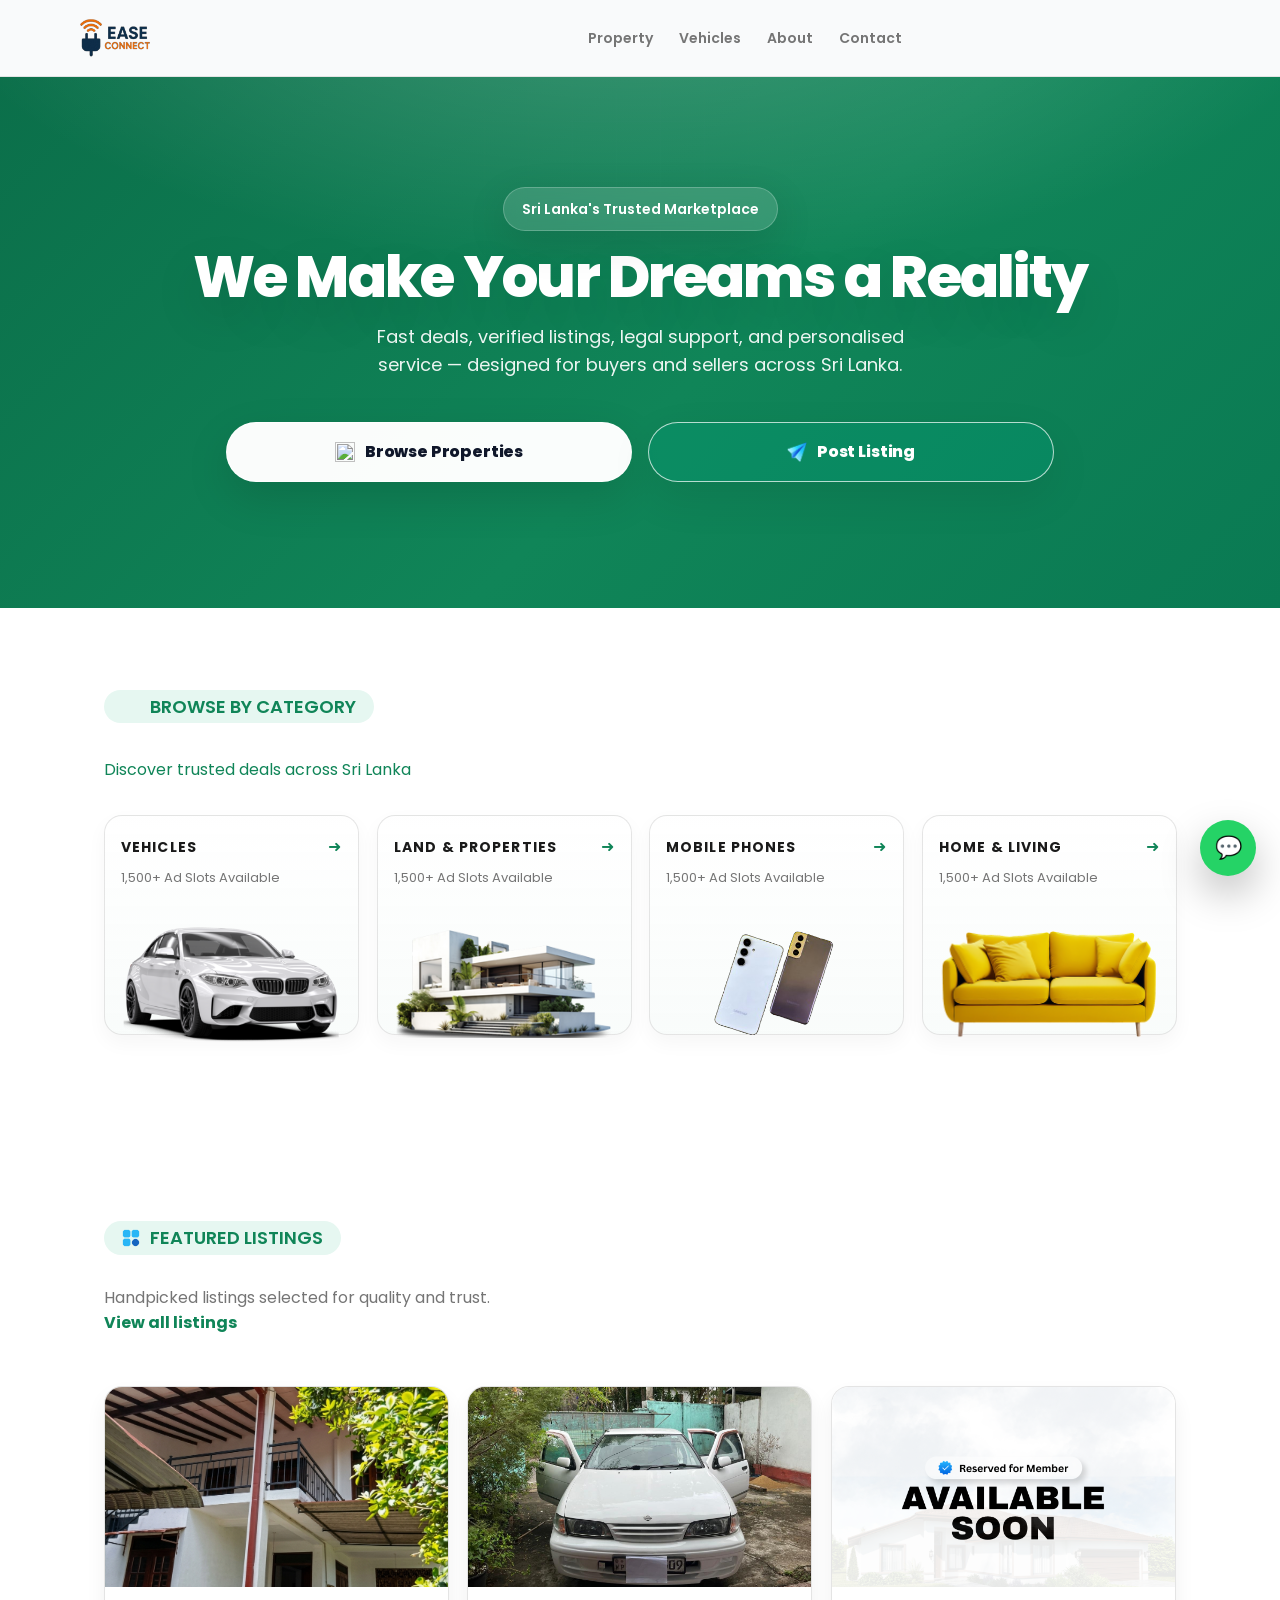
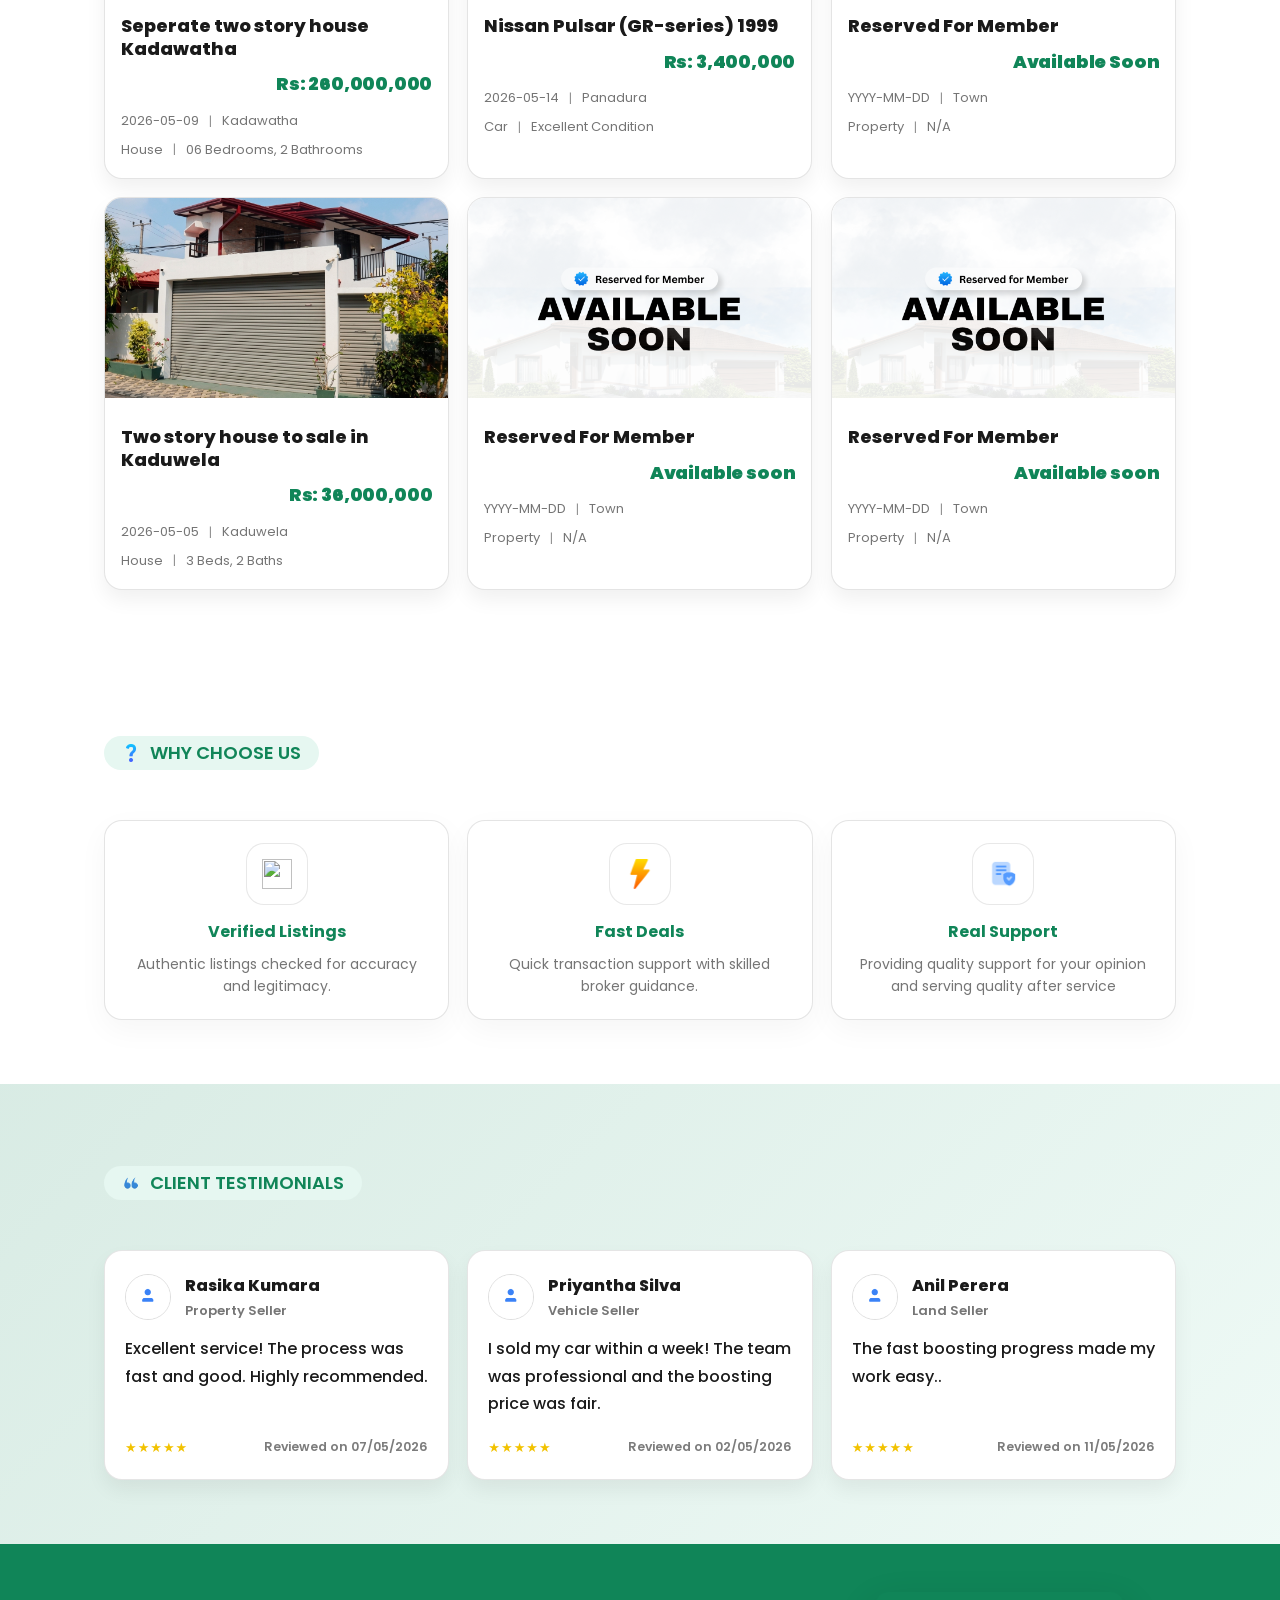
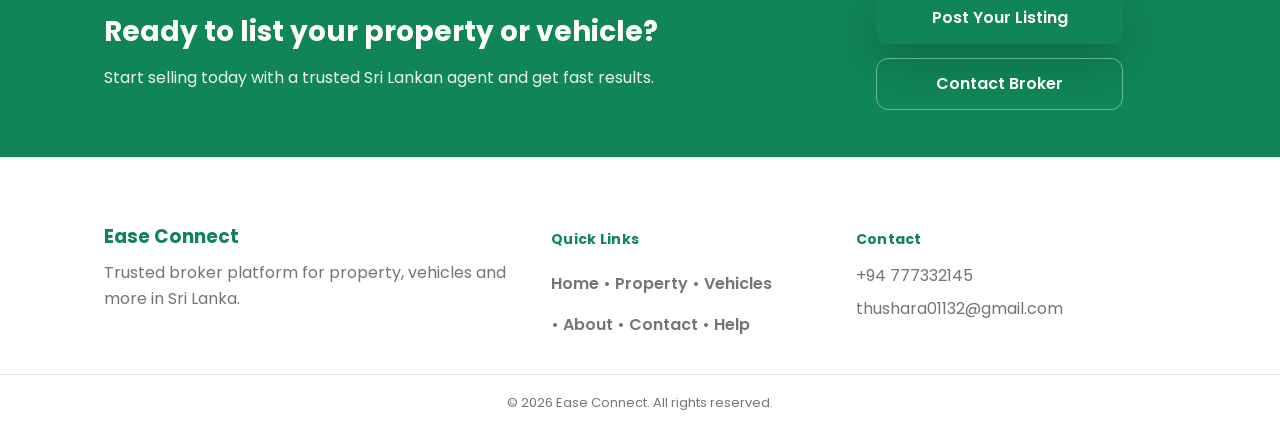
==== commit 5a4cc357: "Update index.html" ====
--- a/index.html
+++ b/index.html
@@ -1,6 +1,15 @@
 <!DOCTYPE html>
 <html lang="en">
 <head>
+  <!-- Google tag (gtag.js) -->
+<script async src="https://www.googletagmanager.com/gtag/js?id=G-CLZEQRG9JR"></script>
+<script>
+  window.dataLayer = window.dataLayer || [];
+  function gtag(){dataLayer.push(arguments);}
+  gtag('js', new Date());
+
+  gtag('config', 'G-CLZEQRG9JR');
+</script>
   <meta charset="UTF-8">
   <meta name="viewport" content="width=device-width, initial-scale=1.0">
   <title>Ease Connect|Properties</title>
--- a/css/styles.css
+++ b/css/styles.css
@@ -943,7 +943,7 @@
   }
 
   .hero-cta {
-    width: 100%;
+    width: 70%;
     padding: 14px 18px;
     font-size: 15px;
   }
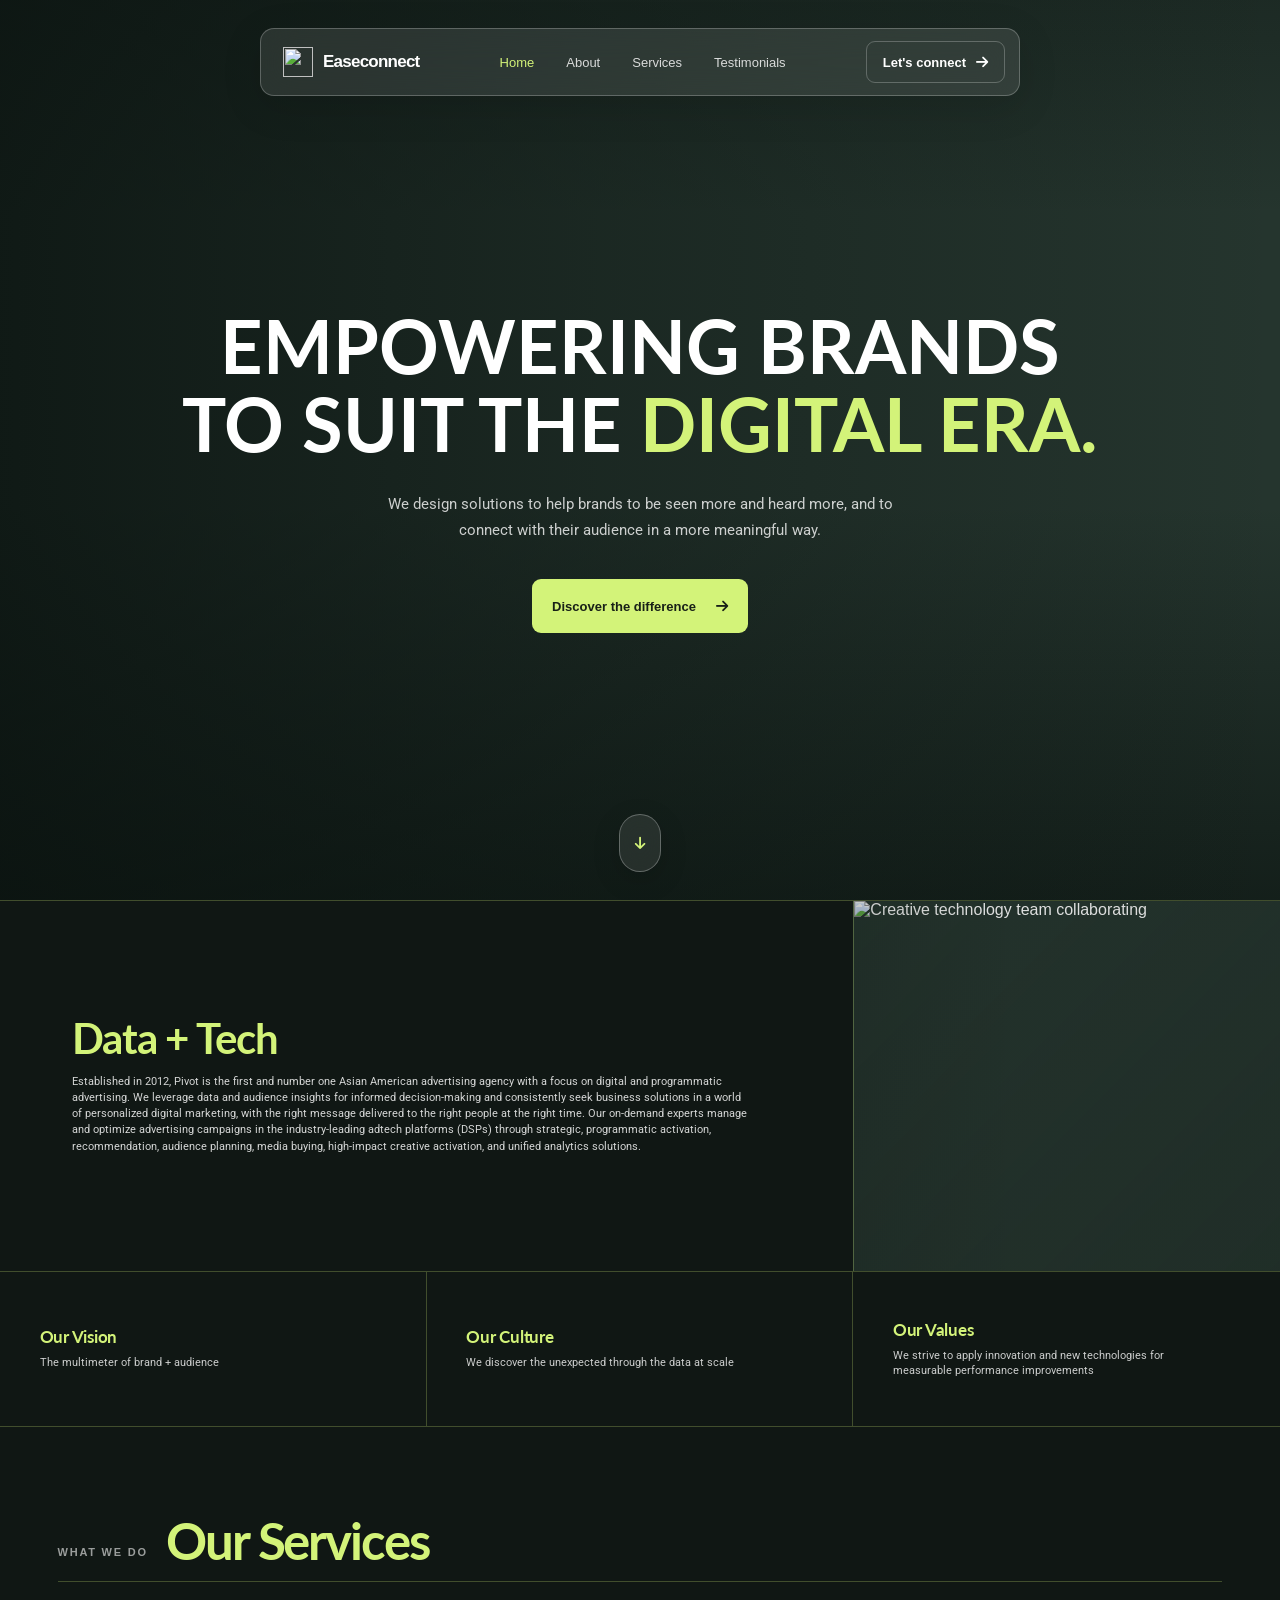
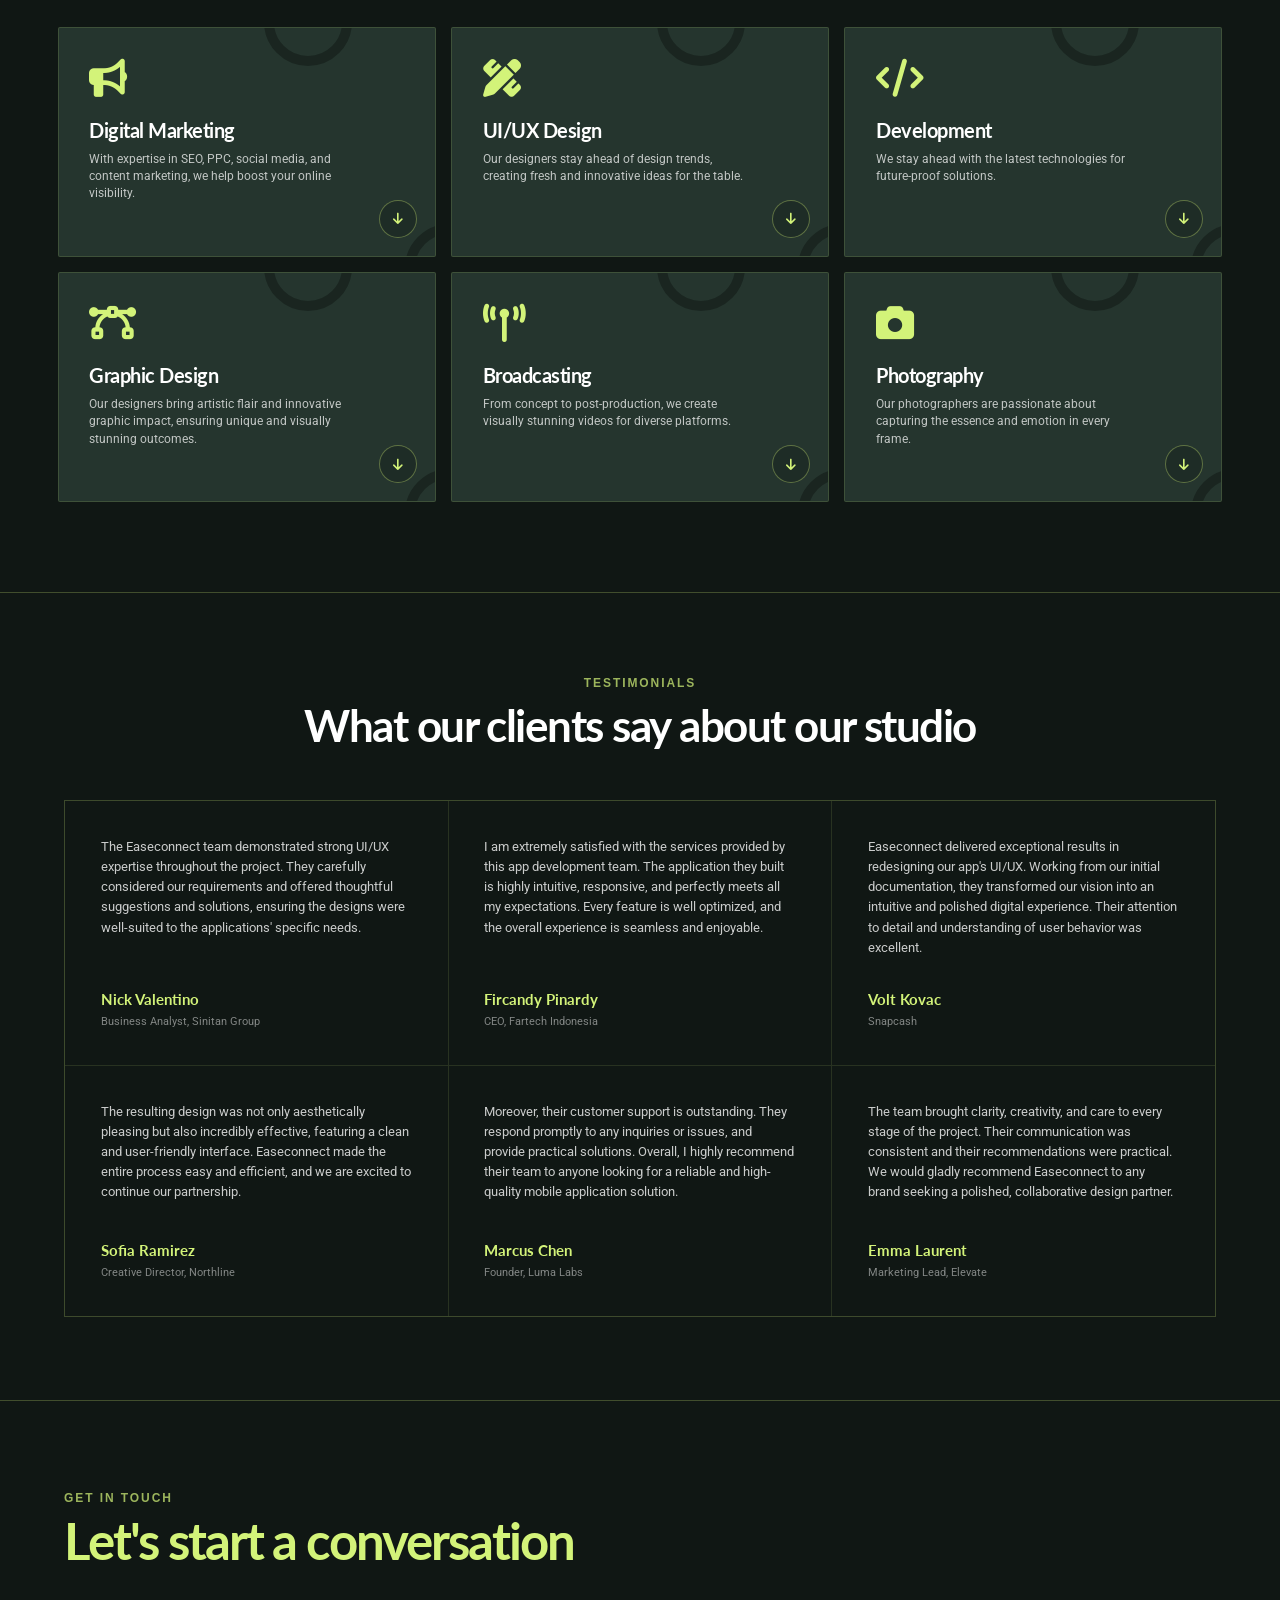
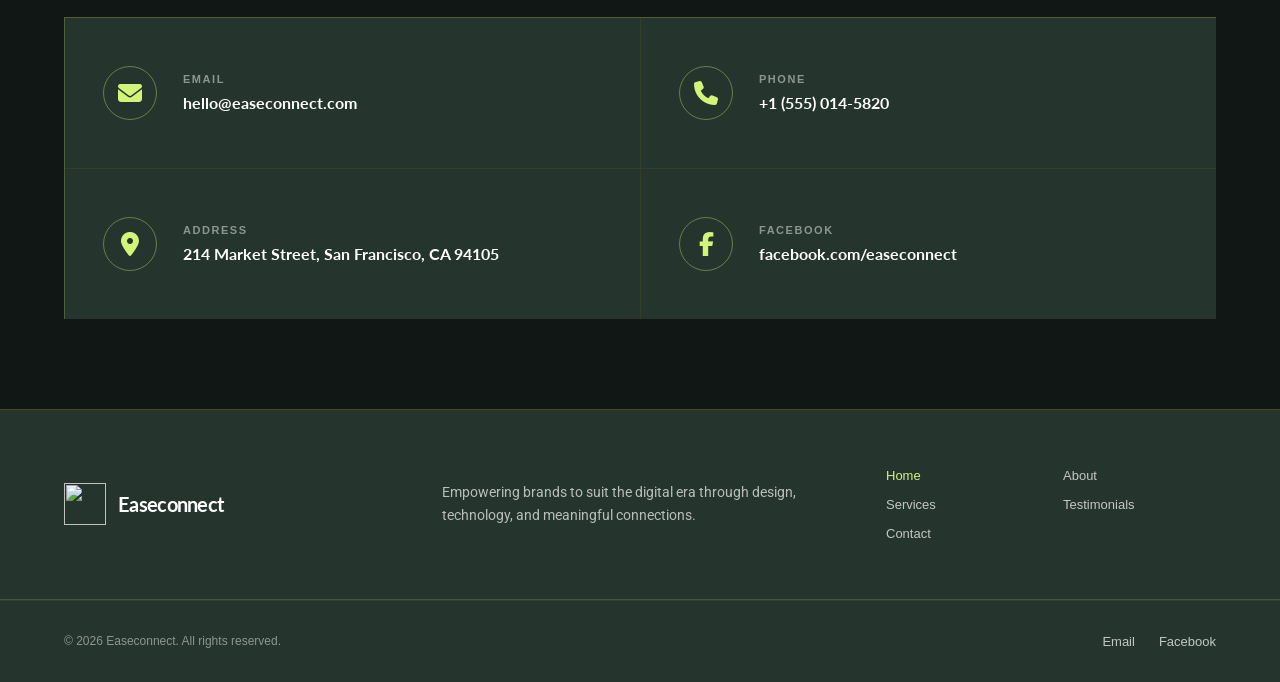
==== commit bd7095b5: "Add files via upload" ====
--- a/index.html
+++ b/index.html
@@ -1,450 +1,352 @@
-<!DOCTYPE html>
+<!doctype html>
 <html lang="en">
-<head>
-  <!-- Google tag (gtag.js) -->
-<script async src="https://www.googletagmanager.com/gtag/js?id=G-CLZEQRG9JR"></script>
-<script>
-  window.dataLayer = window.dataLayer || [];
-  function gtag(){dataLayer.push(arguments);}
-  gtag('js', new Date());
-
-  gtag('config', 'G-CLZEQRG9JR');
-</script>
-  <meta charset="UTF-8">
-  <meta name="viewport" content="width=device-width, initial-scale=1.0">
-  <title>Ease Connect|Properties</title>
-  <link rel="preconnect" href="https://fonts.googleapis.com">
-  <link rel="preconnect" href="https://fonts.gstatic.com" crossorigin>
-  <link href="https://fonts.googleapis.com/css2?family=Poppins:wght@400;500;600;700&display=swap" rel="stylesheet">
-  <link rel="stylesheet" href="css/styles.css">
-  <link rel="icon" type="image/x-icon" href="favicon/easeconnectfav.PNG">
-</head>
-<body>
-  <header class="site-header">
-    <div class="container header-inner">
-      <a href="index.html" class="brand">
-        <img class="brand-logo" src="images/logonew.png" alt="Ease Connect logo">
-        <div>
-        </div>
-      </a>
-      <nav class="main-nav" id="mainNav">
-        <a href="property.html">Property</a>
-        <a href="vehiclesnew.html">Vehicles</a>
-        <a href="aboutnew.html">About</a>
-        <a href="contact.html">Contact</a>
-      </nav>
-      <div class="header-actions">
-        
-        <button class="nav-toggle" id="navToggle">☰</button>
+  <head>
+    <meta charset="UTF-8" />
+    <meta name="viewport" content="width=device-width, initial-scale=1.0" />
+    <meta
+      name="description"
+      content="Easeconnect brings people, places, and possibilities closer."
+    />
+    <title>Easeconnect — Closer, by design</title>
+    <link rel="icon" type="image/png" href="Assets/logo/logo.png" />
+    <link rel="preconnect" href="https://fonts.googleapis.com" />
+    <link rel="preconnect" href="https://fonts.gstatic.com" crossorigin />
+    <link
+      href="https://fonts.googleapis.com/css2?family=Lato:wght@700;900&family=Roboto:wght@400;500&display=swap"
+      rel="stylesheet"
+    />
+    <link
+      rel="stylesheet"
+      href="https://cdnjs.cloudflare.com/ajax/libs/font-awesome/6.7.2/css/all.min.css"
+    />
+    <link rel="stylesheet" href="styles.css" />
+    <script src="scripts.js" defer></script>
+  </head>
+  <body>
+    <main>
+      <section class="hero" id="home" aria-labelledby="hero-title">
+        <video
+          class="hero__video"
+          autoplay
+          muted
+          loop
+          playsinline
+          preload="metadata"
+          aria-hidden="true"
+        >
+          <source src="Assets/Videos/hero-video.mp4" type="video/mp4" />
+        </video>
+        <div class="hero__shade" aria-hidden="true"></div>
+
+        <nav class="hero__nav" aria-label="Main navigation">
+          <a class="brand" href="#home" aria-label="Easeconnect home">
+            <img class="brand__logo" src="Assets/logo/logo.png" alt="" />
+            <span>Easeconnect</span>
+          </a>
+
+          <div class="hero__links">
+            <a href="#home">Home</a>
+            <a href="#about">About</a>
+            <a href="#services">Services</a>
+            <a href="#testimonials">Testimonials</a>
+            
+            
+          </div>
+
+          <a class="nav-cta" href="#contact">
+            Let's connect
+            <i class="fa-solid fa-arrow-right" aria-hidden="true"></i>
+          </a>
+        </nav>
+
+        <div class="hero__content">
+          
+          <h1 id="hero-title">Empowering brands<br />to suit the <span>digital era.</span></h1>
+          <div class="hero__bottom">
+            <p class="hero__description">
+              We design solutions to help brands to be seen more and heard more, and to connect with their audience in a more meaningful way.
+            </p>
+            <a class="hero__button" id="discover" href="#home">
+              Discover the difference
+              <i class="fa-solid fa-arrow-right" aria-hidden="true"></i>
+            </a>
+          </div>
+        </div>
+
+        <a class="scroll-pill" href="#discover" aria-label="Scroll down to discover">
+          <i class="fa-solid fa-arrow-down" aria-hidden="true"></i>
+        </a>
+      </section>
+
+      <section class="about" id="about" aria-labelledby="about-title">
+        <div class="about__top">
+          <div class="about__intro">
+            <h2 id="about-title">Data + Tech</h2>
+            <p>
+              Established in 2012, Pivot is the first and number one Asian American
+              advertising agency with a focus on digital and programmatic advertising.
+              We leverage data and audience insights for informed decision-making and
+              consistently seek business solutions in a world of personalized digital
+              marketing, with the right message delivered to the right people at the
+              right time. Our on-demand experts manage and optimize advertising
+              campaigns in the industry-leading adtech platforms (DSPs) through
+              strategic, programmatic activation, recommendation, audience planning,
+              media buying, high-impact creative activation, and unified analytics
+              solutions.
+            </p>
+          </div>
+
+          <figure class="about__image">
+            <img
+              src="https://images.unsplash.com/photo-1522071820081-009f0129c71c?auto=format&amp;fit=crop&amp;w=900&amp;q=85"
+              alt="Creative technology team collaborating"
+            />
+          </figure>
+        </div>
+
+        <div class="about__cards">
+          <article class="about__card">
+            <h3>Our Vision</h3>
+            <p>The multimeter of brand + audience</p>
+          </article>
+          <article class="about__card">
+            <h3>Our Culture</h3>
+            <p>We discover the unexpected through the data at scale</p>
+          </article>
+          <article class="about__card">
+            <h3>Our Values</h3>
+            <p>
+              We strive to apply innovation and new technologies for measurable
+              performance improvements
+            </p>
+          </article>
+        </div>
+      </section>
+
+      <section class="services" id="services" aria-labelledby="services-title">
+        <div class="services__heading">
+          <p class="services__eyebrow">What we do</p>
+          <h2 id="services-title">Our Services</h2>
+        </div>
+
+        <div class="services__grid">
+          <article class="service-card">
+            <i class="fa-solid fa-bullhorn service-card__icon" aria-hidden="true"></i>
+            <h3>Digital Marketing</h3>
+            <p>With expertise in SEO, PPC, social media, and content marketing, we help boost your online visibility.</p>
+            <a class="service-card__link" href="#discover" aria-label="Learn more about Digital Marketing">
+              <i class="fa-solid fa-arrow-down" aria-hidden="true"></i>
+            </a>
+          </article>
+
+          <article class="service-card">
+            <i class="fa-solid fa-pen-ruler service-card__icon" aria-hidden="true"></i>
+            <h3>UI/UX Design</h3>
+            <p>Our designers stay ahead of design trends, creating fresh and innovative ideas for the table.</p>
+            <a class="service-card__link" href="#discover" aria-label="Learn more about UI/UX Design">
+              <i class="fa-solid fa-arrow-down" aria-hidden="true"></i>
+            </a>
+          </article>
+
+          <article class="service-card">
+            <i class="fa-solid fa-code service-card__icon" aria-hidden="true"></i>
+            <h3>Development</h3>
+            <p>We stay ahead with the latest technologies for future-proof solutions.</p>
+            <a class="service-card__link" href="#discover" aria-label="Learn more about Development">
+              <i class="fa-solid fa-arrow-down" aria-hidden="true"></i>
+            </a>
+          </article>
+
+          <article class="service-card">
+            <i class="fa-solid fa-bezier-curve service-card__icon" aria-hidden="true"></i>
+            <h3>Graphic Design</h3>
+            <p>Our designers bring artistic flair and innovative graphic impact, ensuring unique and visually stunning outcomes.</p>
+            <a class="service-card__link" href="#discover" aria-label="Learn more about Graphic Design">
+              <i class="fa-solid fa-arrow-down" aria-hidden="true"></i>
+            </a>
+          </article>
+
+          <article class="service-card">
+            <i class="fa-solid fa-tower-broadcast service-card__icon" aria-hidden="true"></i>
+            <h3>Broadcasting</h3>
+            <p>From concept to post-production, we create visually stunning videos for diverse platforms.</p>
+            <a class="service-card__link" href="#discover" aria-label="Learn more about Broadcasting">
+              <i class="fa-solid fa-arrow-down" aria-hidden="true"></i>
+            </a>
+          </article>
+
+          <article class="service-card">
+            <i class="fa-solid fa-camera service-card__icon" aria-hidden="true"></i>
+            <h3>Photography</h3>
+            <p>Our photographers are passionate about capturing the essence and emotion in every frame.</p>
+            <a class="service-card__link" href="#discover" aria-label="Learn more about Photography">
+              <i class="fa-solid fa-arrow-down" aria-hidden="true"></i>
+            </a>
+          </article>
+        </div>
+      </section>
+
+      <section class="testimonials" id="testimonials" aria-labelledby="testimonials-title">
+        <header class="testimonials__heading">
+          <p>Testimonials</p>
+          <h2 id="testimonials-title">What our clients say about our studio</h2>
+        </header>
+
+        <div class="testimonials__grid">
+          <article class="testimonial-card">
+            <p class="testimonial-card__quote">
+              The Easeconnect team demonstrated strong UI/UX expertise throughout the project.
+              They carefully considered our requirements and offered thoughtful suggestions and
+              solutions, ensuring the designs were well-suited to the applications' specific needs.
+            </p>
+            <footer class="testimonial-card__client">
+              <h3>Nick Valentino</h3>
+              <p>Business Analyst, Sinitan Group</p>
+            </footer>
+          </article>
+
+          <article class="testimonial-card">
+            <p class="testimonial-card__quote">
+              I am extremely satisfied with the services provided by this app development team.
+              The application they built is highly intuitive, responsive, and perfectly meets all
+              my expectations. Every feature is well optimized, and the overall experience is
+              seamless and enjoyable.
+            </p>
+            <footer class="testimonial-card__client">
+              <h3>Fircandy Pinardy</h3>
+              <p>CEO, Fartech Indonesia</p>
+            </footer>
+          </article>
+
+          <article class="testimonial-card">
+            <p class="testimonial-card__quote">
+              Easeconnect delivered exceptional results in redesigning our app's UI/UX. Working
+              from our initial documentation, they transformed our vision into an intuitive and
+              polished digital experience. Their attention to detail and understanding of user
+              behavior was excellent.
+            </p>
+            <footer class="testimonial-card__client">
+              <h3>Volt Kovac</h3>
+              <p>Snapcash</p>
+            </footer>
+          </article>
+
+          <article class="testimonial-card">
+            <p class="testimonial-card__quote">
+              The resulting design was not only aesthetically pleasing but also incredibly effective,
+              featuring a clean and user-friendly interface. Easeconnect made the entire process
+              easy and efficient, and we are excited to continue our partnership.
+            </p>
+            <footer class="testimonial-card__client">
+              <h3>Sofia Ramirez</h3>
+              <p>Creative Director, Northline</p>
+            </footer>
+          </article>
+
+          <article class="testimonial-card">
+            <p class="testimonial-card__quote">
+              Moreover, their customer support is outstanding. They respond promptly to any inquiries
+              or issues, and provide practical solutions. Overall, I highly recommend their team to
+              anyone looking for a reliable and high-quality mobile application solution.
+            </p>
+            <footer class="testimonial-card__client">
+              <h3>Marcus Chen</h3>
+              <p>Founder, Luma Labs</p>
+            </footer>
+          </article>
+
+          <article class="testimonial-card">
+            <p class="testimonial-card__quote">
+              The team brought clarity, creativity, and care to every stage of the project. Their
+              communication was consistent and their recommendations were practical. We would gladly
+              recommend Easeconnect to any brand seeking a polished, collaborative design partner.
+            </p>
+            <footer class="testimonial-card__client">
+              <h3>Emma Laurent</h3>
+              <p>Marketing Lead, Elevate</p>
+            </footer>
+          </article>
+        </div>
+      </section>
+
+      <section class="contact" id="contact" aria-labelledby="contact-title">
+        <header class="contact__heading">
+          <p>Get in touch</p>
+          <h2 id="contact-title">Let's start a conversation</h2>
+        </header>
+
+        <div class="contact__grid">
+          <a class="contact-item" href="mailto:hello@easeconnect.com">
+            <span class="contact-item__icon" aria-hidden="true">
+              <i class="fa-solid fa-envelope"></i>
+            </span>
+            <span class="contact-item__content">
+              <span>Email</span>
+              <strong>hello@easeconnect.com</strong>
+            </span>
+          </a>
+
+          <a class="contact-item" href="tel:+15550145820">
+            <span class="contact-item__icon" aria-hidden="true">
+              <i class="fa-solid fa-phone"></i>
+            </span>
+            <span class="contact-item__content">
+              <span>Phone</span>
+              <strong>+1 (555) 014-5820</strong>
+            </span>
+          </a>
+
+          <a class="contact-item" href="https://maps.google.com/?q=214+Market+Street+San+Francisco+CA+94105" target="_blank" rel="noreferrer">
+            <span class="contact-item__icon" aria-hidden="true">
+              <i class="fa-solid fa-location-dot"></i>
+            </span>
+            <span class="contact-item__content">
+              <span>Address</span>
+              <strong>214 Market Street, San Francisco, CA 94105</strong>
+            </span>
+          </a>
+
+          <a class="contact-item" href="https://www.facebook.com/easeconnect" target="_blank" rel="noreferrer">
+            <span class="contact-item__icon" aria-hidden="true">
+              <i class="fa-brands fa-facebook-f"></i>
+            </span>
+            <span class="contact-item__content">
+              <span>Facebook</span>
+              <strong>facebook.com/easeconnect</strong>
+            </span>
+          </a>
+        </div>
+      </section>
+    </main>
+
+    <footer class="footer">
+      <div class="footer__top">
+        <a class="footer__brand" href="#home" aria-label="Easeconnect home">
+          <img src="Assets/logo/logo.png" alt="" />
+          <span>Easeconnect</span>
+        </a>
+
+        <p>
+          Empowering brands to suit the digital era through design,
+          technology, and meaningful connections.
+        </p>
+
+        <nav class="footer__nav" aria-label="Footer navigation">
+          <a href="#home">Home</a>
+          <a href="#about">About</a>
+          <a href="#services">Services</a>
+          <a href="#testimonials">Testimonials</a>
+          <a href="#contact">Contact</a>
+        </nav>
       </div>
-    </div>
-  </header>
-
-  <main>
-    <section class="hero section-hero">
-      <div class="hero-full">
-        <span class="hero-pill">Sri Lanka's Trusted Marketplace</span>
-
-        <h1 class="hero-full-title">We Make Your Dreams a Reality</h1>
-        <p class="hero-full-subtitle">Fast deals, verified listings, legal support, and personalised service — designed for buyers and sellers across Sri Lanka.</p>
-
-        <div class="hero-ctas" aria-label="Hero call to actions">
-          <a class="hero-cta hero-cta--primary" href="property.html" aria-label="Browse Listings">
-            <img class="hero-cta__icon" src="assets/icons/search.png" alt="" aria-hidden="true">
-            <span class="hero-cta__text">Browse Properties</span>
-          </a>
-          <a class="hero-cta hero-cta--secondary" href="post-ad-modal.html" aria-label="Post Listing">
-            <img class="hero-cta__icon" src="assets/icons/icons8-send-100.png" alt="" aria-hidden="true">
-            <span class="hero-cta__text">Post Listing</span>
-          </a>
-        </div>
-
+
+      <div class="footer__bottom">
+        <p>&copy; <span id="copyright-year">2026</span> Easeconnect. All rights reserved.</p>
+        <div class="footer__links">
+          <a href="mailto:hello@easeconnect.com">Email</a>
+          <a href="https://www.facebook.com/easeconnect" target="_blank" rel="noreferrer">Facebook</a>
+        </div>
       </div>
-    </section>
-
-    <section class="section categories">
-      <div class="container">
-        <div class="categories-header">
-          <h3 class="section-badge" style="display: inline-flex; align-items: center; gap: 10px; padding: 6px 18px; font-size: 18px; background-color: #e6f7f1; border-radius: 100px; color: #108558; border: none; line-height: 1.2; font-weight: 600;">
-    <img class="section-badge-icon" src="assets/icons/search.png" alt="" aria-hidden="true" style="width: 18px; height: auto;" />
-    BROWSE BY CATEGORY
-</h3>
-
-          <p class="categories-subtitle">Discover trusted deals across Sri Lanka</p>
-        </div>
-
-        <div class="category-grid category-cards">
-          <a href="vehiclesnew.html" class="category-card" aria-label="Vehicles">
-            <div class="category-card-body">
-              <div class="category-card-title-row">
-                <h3 class="category-card-title">VEHICLES</h3>
-                <span class="category-card-arrow" aria-hidden="true">➜</span>
-              </div>
-              <p class="category-card-subtitle">1,500+ Ad Slots Available</p>
-            </div>
-            <img class="category-card-popup-img" src="images/homemainimg.png" alt="Vehicles" loading="lazy" />
-          </a>
-
-          <a href="property.html" class="category-card" aria-label="Properties">
-            <div class="category-card-body">
-              <div class="category-card-title-row">
-                <h3 class="category-card-title">LAND &amp; PROPERTIES</h3>
-                <span class="category-card-arrow" aria-hidden="true">➜</span>
-              </div>
-              <p class="category-card-subtitle">1,500+ Ad Slots Available</p>
-            </div>
-            <img class="category-card-popup-img" src="images/homeproductimg.png" alt="Land and Properties" loading="lazy" />
-          </a>
-
-          <a href="comingsoonafterstyle.html" class="category-card" aria-label="Mobile Phones">
-            <div class="category-card-body">
-              <div class="category-card-title-row">
-                <h3 class="category-card-title">MOBILE PHONES</h3>
-                <span class="category-card-arrow" aria-hidden="true">➜</span>
-              </div>
-              <p class="category-card-subtitle">1,500+ Ad Slots Available</p>
-            </div>
-            <img class="category-card-popup-img" src="images/andrey-matveev-PWX37fDMIYs-unsplash-removebg-preview.png?auto=format&fit=crop&w=1200&q=80" alt="Mobile Phones" loading="lazy" />
-          </a>
-
-          <a href="comingsoonafterstyle.html" class="category-card" aria-label="Home & Living">
-            <div class="category-card-body">
-              <div class="category-card-title-row">
-                <h3 class="category-card-title">HOME &amp; LIVING</h3>
-                <span class="category-card-arrow" aria-hidden="true">➜</span>
-              </div>
-              <p class="category-card-subtitle">1,500+ Ad Slots Available</p>
-            </div>
-            <img class="category-card-popup-img" src="images/yello-chair-icon.png?auto=format&fit=crop&w=1200&q=80" alt="Home and Living" loading="lazy" />
-          </a>
-
-        </div>
-      </div>
-    </section>
-
-
-    <section class="section featured" id="listings">
-      <div class="container">
-
-        <div class="section-header">
-          <div>
-            <h3 class="section-badge" style="display: inline-flex; align-items: center; gap: 10px; padding: 6px 18px; font-size: 18px; background-color: #e6f7f1; border-radius: 100px; color: #108558; border: none; line-height: 1.2; font-weight: 600;">
-    <img class="section-badge-icon" src="assets/icons/application.png" alt="" aria-hidden="true" style="width: 18px; height: auto;" />
-    FEATURED LISTINGS
-</h3>
-
-            <p>Handpicked listings selected for quality and trust.</p>
-          </div>
-          <a class="text-link" href="property.html">View all listings</a>
-        </div>
-        <div class="card-grid">
-          <article class="listing-card" aria-label="Featured listing">
-            <a class="listing-media" href="productdetailnew1.html" aria-label="View property">
-<div class="listing-image" style="background-image:url('images/thakshila.png');" aria-hidden="true">
-                
-              </div>
-              
-              <div class="listing-content">
-                <h3 class="listing-title">Seperate two story house Kadawatha</h3>
-
-                <p class="listing-price">Rs: 260,000,000</p>
-
-                <div class="listing-meta-row" aria-label="Date and location">
-                  <span class="listing-meta">2026-05-09</span>
-                  <span class="listing-pipe" aria-hidden="true">|</span>
-                  <span class="listing-meta">Kadawatha</span>
-                </div>
-
-                <div class="listing-attr-row" aria-label="Structural attributes">
-                  <span class="listing-attr">House</span>
-                  <span class="listing-pipe" aria-hidden="true">|</span>
-                  <span class="listing-attr">06 Bedrooms, 2 Bathrooms</span>
-                </div>
-              </div>
-            </a>
-          </article>
-
-          <article class="listing-card" aria-label="Featured listing">
-            <a class="listing-media" href="productdetailnew3.html" aria-label="View property">
-<div class="listing-image" style="background-image:url('images/frontsidecar.jpg');" aria-hidden="true">
-                
-                
-              </div>
-
-              <div class="listing-content">
-                <h3 class="listing-title">Nissan Pulsar (GR-series) 1999</h3>
-
-                <p class="listing-price">Rs: 3,400,000</p>
-
-                <div class="listing-meta-row" aria-label="Date and location">
-                  <span class="listing-meta">2026-05-14</span>
-                  <span class="listing-pipe" aria-hidden="true">|</span>
-                  <span class="listing-meta">Panadura</span>
-                </div>
-
-                <div class="listing-attr-row" aria-label="Structural attributes">
-                  <span class="listing-attr">Car</span>
-                  <span class="listing-pipe" aria-hidden="true">|</span>
-                  <span class="listing-attr">Excellent Condition</span>
-                </div>
-              </div>
-            </a>
-          </article>
-          <article class="listing-card" aria-label="Featured listing">
-            <a class="listing-media" href="#" aria-label="View property">
-              <div class="listing-image" style="background-image:url('images/refmas.png');" aria-hidden="true">
-                
-              </div>
-
-              <div class="listing-content">
-                <h3 class="listing-title">Reserved For Member</h3>
-
-                <p class="listing-price">Available Soon</p>
-
-                <div class="listing-meta-row" aria-label="Date and location">
-                  <span class="listing-meta">YYYY-MM-DD</span>
-                  <span class="listing-pipe" aria-hidden="true">|</span>
-                  <span class="listing-meta">Town</span>
-                </div>
-
-                <div class="listing-attr-row" aria-label="Structural attributes">
-                  <span class="listing-attr">Property</span>
-                  <span class="listing-pipe" aria-hidden="true">|</span>
-                  <span class="listing-attr">N/A</span>
-                </div>
-              </div>
-            </a>
-          </article>
-          <article class="listing-card" aria-label="Featured listing">
-            <a class="listing-media" href="productdetailnew2.html" aria-label="View property">
-              <div class="listing-image" style="background-image:url('images/gatehth.png');" aria-hidden="true">
-                
-              </div>
-
-              <div class="listing-content">
-                <h3 class="listing-title">Two story house to sale in Kaduwela</h3>
-
-                <p class="listing-price">Rs: 36,000,000</p>
-
-                <div class="listing-meta-row" aria-label="Date and location">
-                  <span class="listing-meta">2026-05-05</span>
-                  <span class="listing-pipe" aria-hidden="true">|</span>
-                  <span class="listing-meta">Kaduwela</span>
-                </div>
-
-                <div class="listing-attr-row" aria-label="Structural attributes">
-                  <span class="listing-attr">House</span>
-                  <span class="listing-pipe" aria-hidden="true">|</span>
-                  <span class="listing-attr">3 Beds, 2 Baths</span>
-                </div>
-              </div>
-            </a>
-          </article>
-          <article class="listing-card" aria-label="Featured listing">
-            <a class="listing-media" href="" aria-label="View property">
-              <div class="listing-image" style="background-image:url('images/refmas.png');" aria-hidden="true">
-                
-                  
-              </div>
-
-              <div class="listing-content">
-                <h3 class="listing-title">Reserved For Member</h3>
-
-                <p class="listing-price">Available soon</p>
-
-                <div class="listing-meta-row" aria-label="Date and location">
-                  <span class="listing-meta">YYYY-MM-DD</span>
-                  <span class="listing-pipe" aria-hidden="true">|</span>
-                  <span class="listing-meta">Town</span>
-                </div>
-
-                <div class="listing-attr-row" aria-label="Structural attributes">
-                  <span class="listing-attr">Property</span>
-                  <span class="listing-pipe" aria-hidden="true">|</span>
-                  <span class="listing-attr">N/A</span>
-                </div>
-              </div>
-            </a>
-          </article>
-
-         <article class="listing-card" aria-label="Featured listing">
-            <a class="listing-media" href="" aria-label="View property">
-              <div class="listing-image" style="background-image:url('images/refmas.png');" aria-hidden="true">
-                
-              </div>
-
-              <div class="listing-content">
-                <h3 class="listing-title">Reserved For Member</h3>
-
-                <p class="listing-price">Available soon</p>
-
-                <div class="listing-meta-row" aria-label="Date and location">
-                  <span class="listing-meta">YYYY-MM-DD</span>
-                  <span class="listing-pipe" aria-hidden="true">|</span>
-                  <span class="listing-meta">Town</span>
-                </div>
-
-                <div class="listing-attr-row" aria-label="Structural attributes">
-                  <span class="listing-attr">Property</span>
-                  <span class="listing-pipe" aria-hidden="true">|</span>
-                  <span class="listing-attr">N/A</span>
-                </div>
-              </div>
-            </a>
-          </article>
-        </div>
-      </div>
-    </section>
-
-    <section class="section why-choose">
-      <div class="container">
-        <h3 class="section-badge" style="display: inline-flex; align-items: center; gap: 10px; padding: 6px 18px; font-size: 18px; background-color: #e6f7f1; border-radius: 100px; color: #108558; border: none; line-height: 1.2; font-weight: 600;">
-    <img class="section-badge-icon" src="assets/icons/question-mark.png" alt="" aria-hidden="true" style="width: 18px; height: auto;" />
-    WHY CHOOSE US
-</h3>
-        <div class="feature-grid">
-
-          <article class="feature-card" aria-label="Verified Listings">
-            <div class="feature-icon feature-icon--verified" aria-hidden="true">
-              <img src="assets/icons/social-media.png" alt="" />
-            </div>
-            <h3>Verified Listings</h3>
-            <p>Authentic listings checked for accuracy and legitimacy.</p>
-          </article>
-
-          <article class="feature-card" aria-label="Fast Deals">
-            <div class="feature-icon feature-icon--accent" aria-hidden="true">
-              <img src="assets/icons/flash.png" alt="" />
-            </div>
-            <h3>Fast Deals</h3>
-            <p>Quick transaction support with skilled broker guidance.</p>
-          </article>
-
-          <article class="feature-card" aria-label="Legal Support">
-            <div class="feature-icon feature-icon--mint" aria-hidden="true">
-              <img src="assets/icons/insurance.png" alt="" />
-            </div>
-            <h3>Real Support</h3>
-            <p>Providing quality support for your opinion and serving quality after service</p>
-          </article>
-
-        </div>
-
-      </div>
-    </section>
-
-    <section class="section testimonials">
-      <div class="container">
-        <h3 class="section-badge" style="display: inline-flex; align-items: center; gap: 10px; padding: 6px 18px; font-size: 18px; background-color: #e6f7f1; border-radius: 100px; color: #108558; border: none; line-height: 1.2; font-weight: 600;">
-    <img class="section-badge-icon" src="assets/icons/text.png" alt="" aria-hidden="true" style="width: 18px; height: auto;" />
-    CLIENT TESTIMONIALS
-</h3>
-
-        <div class="testimonial-grid">
-          <article class="testimonial-card">
-            <div class="testimonial-header">
-              <img class="testimonial-avatar" src="assets/icons/snipavatar.PNG" alt="" aria-hidden="true" />
-              <div class="testimonial-header-text">
-                <strong class="testimonial-name">Rasika Kumara</strong>
-                <span class="testimonial-role">Property Seller</span>
-              </div>
-            </div>
-
-            <p class="testimonial-body">Excellent service! The process was fast and good. Highly recommended.</p>
-
-            <div class="testimonial-footer">
-              <div class="testimonial-stars" aria-label="5 out of 5 stars">★★★★★</div>
-              <span class="testimonial-date">Reviewed on 07/05/2026</span>
-            </div>
-          </article>
-
-          <article class="testimonial-card">
-            <div class="testimonial-header">
-              <img class="testimonial-avatar" src="assets/icons/snipavatar.PNG" alt="" aria-hidden="true" />
-              <div class="testimonial-header-text">
-                <strong class="testimonial-name">Priyantha Silva</strong>
-                <span class="testimonial-role">Vehicle Seller</span>
-              </div>
-            </div>
-
-            <p class="testimonial-body">I sold my car within a week! The team was professional and the boosting price was fair.</p>
-
-            <div class="testimonial-footer">
-              <div class="testimonial-stars" aria-label="5 out of 5 stars">★★★★★</div>
-              <span class="testimonial-date">Reviewed on 02/05/2026</span>
-            </div>
-          </article>
-
-          <article class="testimonial-card">
-            <div class="testimonial-header">
-              <img class="testimonial-avatar" src="assets/icons/snipavatar.PNG" alt="" aria-hidden="true" />
-              <div class="testimonial-header-text">
-                <strong class="testimonial-name">Anil Perera</strong>
-                <span class="testimonial-role">Land Seller</span>
-              </div>
-            </div>
-
-            <p class="testimonial-body">The fast boosting progress made my work easy..</p>
-
-            <div class="testimonial-footer">
-              <div class="testimonial-stars" aria-label="5 out of 5 stars">★★★★★</div>
-              <span class="testimonial-date">Reviewed on 11/05/2026</span>
-            </div>
-          </article>
-        </div>
-
-      </div>
-    </section>
-
-
-    <section class="section cta-banner">
-      <div class="container cta-inner">
-        <div>
-          <h2 class="section-Header">
-            Ready to list your property or vehicle?
-          </h2>
-
-          <p>Start selling today with a trusted Sri Lankan agent and get fast results.</p>
-        </div>
-        <div class="cta-actions">
-            <a class="button button-primary" href="post-ad-modal.html" data-post-ad>Post Your Listing</a>
-
-          <a class="button button-outline" href="contact.html">Contact Broker</a>
-        </div>
-      </div>
-    </section>
-  </main>
-
-  <footer class="site-footer">
-
-    <div class="container footer-grid">
-      <div>
-        <h3>Ease Connect</h3>
-        <p>Trusted broker platform for property, vehicles and more in Sri Lanka.</p>
-      </div>
-      <div>
-        <h4>Quick Links</h4>
-        <a href="index.html">Home</a>
-        <a href="property.html">• Property</a>
-        <a href="vehicles.html">• Vehicles</a>
-        <a href="aboutnew.html">• About</a>
-        <a href="contact.html">• Contact</a>
-        <a href="help.html">• Help</a>
-      </div>
-      <div>
-        <h4>Contact</h4>
-        <p>+94 777332145</p>
-        <p>thushara01132@gmail.com</p>
-      </div>
-    </div>
-    <div class="footer-bottom">
-      <p>© 2026 Ease Connect. All rights reserved.</p>
-    </div>
-  </footer>
-
-  <a class="floating-whatsapp" href="https://wa.me/94777332145" target="_blank">💬</a>
-  <script src="js/script.js"></script>
-  <script src="js/slider-fix.js"></script>
-
-</body>
+    </footer>
+  </body>
 </html>
--- a/styles.css
+++ b/styles.css
@@ -0,0 +1,1164 @@
+      :root {
+        color-scheme: dark;
+        font-family:
+          Inter, "Segoe UI", "Helvetica Neue", Arial, sans-serif;
+        font-synthesis: none;
+        text-rendering: optimizeLegibility;
+        -webkit-font-smoothing: antialiased;
+        -moz-osx-font-smoothing: grayscale;
+      }
+
+      *,
+      *::before,
+      *::after {
+        box-sizing: border-box;
+      }
+
+      body {
+        margin: 0;
+        min-width: 320px;
+        background: #101714;
+        color: #fff;
+      }
+
+      .hero {
+        position: relative;
+        isolation: isolate;
+        display: flex;
+        align-items: center;
+        width: 100%;
+        max-width: 1920px;
+        min-height: min(720px, 100svh);
+        height: 100svh;
+        margin-inline: auto;
+        overflow: hidden;
+        background: #25352e;
+      }
+
+      .hero__video,
+      .hero__shade {
+        position: absolute;
+        z-index: -1;
+        inset: 0;
+        width: 100%;
+        height: 100%;
+      }
+
+      .hero__video {
+        object-fit: cover;
+        object-position: center;
+      }
+
+      .hero__shade {
+        background:
+          linear-gradient(90deg, rgb(9 17 14 / 76%) 0%, rgb(9 17 14 / 36%) 47%, transparent 100%),
+          linear-gradient(0deg, rgb(9 17 14 / 61%) 0%, transparent 44%),
+          linear-gradient(180deg, rgb(9 17 14 / 30%) 0%, transparent 24%);
+      }
+
+      .hero__nav {
+        position: absolute;
+        z-index: 2;
+        top: 28px;
+        left: 50%;
+        display: flex;
+        align-items: center;
+        justify-content: space-between;
+        width: min(calc(100% - 32px), 760px);
+        padding: 12px 14px 12px 22px;
+        border: 1px solid rgb(255 255 255 / 24%);
+        border-radius: 14px;
+        background: rgb(255 255 255 / 10%);
+        box-shadow: 0 10px 40px rgb(0 0 0 / 12%);
+        backdrop-filter: blur(18px);
+        -webkit-backdrop-filter: blur(18px);
+        transform: translateX(-50%);
+      }
+
+      .brand {
+        display: inline-flex;
+        align-items: center;
+        gap: 10px;
+        color: #fff;
+        font-size: 17px;
+        font-weight: 650;
+        letter-spacing: -0.045em;
+        text-decoration: none;
+        white-space: nowrap;
+      }
+
+      .brand__logo {
+        display: block;
+        width: 30px;
+        height: 30px;
+        object-fit: contain;
+      }
+
+      .hero__links {
+        display: flex;
+        align-items: center;
+        gap: clamp(16px, 2.5vw, 36px);
+        margin-inline: auto;
+        padding-inline: 24px;
+      }
+
+      .hero__links a {
+        color: rgb(255 255 255 / 82%);
+        font-size: 13px;
+        font-weight: 500;
+        text-decoration: none;
+        transition: color 180ms ease;
+      }
+
+      .hero__links a:hover,
+      .hero__links a:focus-visible {
+        color: #d3f379;
+      }
+
+      .hero__links a.is-active {
+        color: #d3f379;
+      }
+
+      .nav-cta {
+        display: inline-flex;
+        align-items: center;
+        gap: 10px;
+        min-height: 42px;
+        padding: 0 16px;
+        border: 1px solid rgb(255 255 255 / 24%);
+        border-radius: 9px;
+        color: #fff;
+        font-size: 13px;
+        font-weight: 600;
+        text-decoration: none;
+        transition:
+          background 180ms ease,
+          color 180ms ease,
+          border-color 180ms ease;
+      }
+
+      .nav-cta:hover,
+      .nav-cta:focus-visible {
+        border-color: #d3f379;
+        background: #d3f379;
+        color: #172019;
+      }
+
+      .nav-cta i,
+      .hero__button i {
+        font-size: 14px;
+        transition: transform 180ms ease;
+      }
+
+      .nav-cta:hover i,
+      .hero__button:hover i {
+        transform: translateX(3px);
+      }
+
+      .hero__content {
+        width: min(calc(100% - 48px), 1200px);
+        margin: 0 auto;
+        padding: 64px 0 24px;
+        text-align: center;
+      }
+
+      .eyebrow {
+        display: flex;
+        align-items: center;
+        gap: 11px;
+        margin: 0 0 26px;
+        color: #d3f379;
+        font-size: 11px;
+        font-weight: 650;
+        letter-spacing: 0.19em;
+        text-transform: uppercase;
+      }
+
+      .eyebrow::before {
+        width: 27px;
+        height: 1px;
+        background: currentColor;
+        content: "";
+      }
+
+      h1 {
+        max-width: 100%;
+        margin: 0;
+        font-family: "Lato", Arial, sans-serif;
+        font-size: clamp(18px, 5.8vw, 85px);
+        font-weight: 700;
+        letter-spacing: 0;
+        line-height: 1.05;
+        text-transform: uppercase;
+        white-space: nowrap;
+      }
+
+      h1 span {
+        color: #d3f379;
+      }
+
+      .hero__bottom {
+        display: flex;
+        align-items: center;
+        flex-direction: column;
+        gap: 36px;
+        margin-top: 28px;
+      }
+
+      .hero__description {
+        max-width: 540px;
+        margin: 0;
+        color: rgb(255 255 255 / 78%);
+        font-family: "Roboto", "Segoe UI", sans-serif;
+        font-size: 15px;
+        font-weight: 400;
+        line-height: 1.75;
+      }
+
+      .hero__button {
+        display: inline-flex;
+        flex: 0 0 auto;
+        align-items: center;
+        justify-content: center;
+        gap: 20px;
+        min-height: 54px;
+        padding: 0 20px;
+        border-radius: 9px;
+        background: #d3f379;
+        color: #182017;
+        font-size: 13px;
+        font-weight: 650;
+        text-decoration: none;
+        transition:
+          background 180ms ease,
+          transform 180ms ease;
+      }
+
+      .hero__button:hover,
+      .hero__button:focus-visible {
+        background: #e2ff9a;
+        transform: translateY(-2px);
+      }
+
+      .scroll-pill {
+        position: absolute;
+        z-index: 2;
+        bottom: 28px;
+        left: 50%;
+        display: inline-flex;
+        align-items: center;
+        justify-content: center;
+        width: 42px;
+        height: 58px;
+        border: 1px solid rgb(255 255 255 / 28%);
+        border-radius: 999px;
+        background: rgb(255 255 255 / 9%);
+        box-shadow: 0 8px 28px rgb(0 0 0 / 16%);
+        backdrop-filter: blur(16px);
+        -webkit-backdrop-filter: blur(16px);
+        color: rgb(255 255 255 / 88%);
+        text-decoration: none;
+        transform: translateX(-50%);
+        transition:
+          background 180ms ease,
+          border-color 180ms ease,
+          color 180ms ease,
+          transform 180ms ease;
+      }
+
+      .scroll-pill i {
+        font-size: 14px;
+        color: #d3f379;
+        animation: scroll-arrow 1.4s ease-in-out infinite;
+      }
+
+      @keyframes scroll-arrow {
+        0%,
+        100% {
+          transform: translateY(-3px);
+        }
+
+        50% {
+          transform: translateY(4px);
+        }
+      }
+
+      .scroll-pill:hover,
+      .scroll-pill:focus-visible {
+        border-color: rgb(211 243 121 / 70%);
+        background: rgb(255 255 255 / 14%);
+        color: #fff;
+        transform: translate(-50%, 2px);
+      }
+
+      .scroll-pill:hover i,
+      .scroll-pill:focus-visible i {
+        transform: translateY(2px);
+      }
+
+      .hero__note {
+        position: absolute;
+        right: 40px;
+        bottom: 36px;
+        display: flex;
+        align-items: center;
+        gap: 10px;
+        color: rgb(255 255 255 / 72%);
+        font-size: 10px;
+        font-weight: 550;
+        letter-spacing: 0.13em;
+        text-transform: uppercase;
+      }
+
+      .hero__note::before {
+        width: 6px;
+        height: 6px;
+        border-radius: 50%;
+        background: #d3f379;
+        box-shadow: 0 0 12px #d3f379;
+        content: "";
+      }
+
+      .about {
+        width: 100%;
+        max-width: 1920px;
+        margin-inline: auto;
+        overflow: hidden;
+        border-top: 1px solid rgb(211 243 121 / 25%);
+        border-bottom: 1px solid rgb(211 243 121 / 25%);
+        background: #101714;
+        color: #fff;
+      }
+
+      .about__top {
+        display: grid;
+        grid-template-columns: minmax(0, 2fr) minmax(280px, 1fr);
+        height: clamp(310px, 29vw, 440px);
+        border-bottom: 1px solid rgb(211 243 121 / 25%);
+      }
+
+      .about__intro {
+        display: flex;
+        flex-direction: column;
+        justify-content: center;
+        min-width: 0;
+        padding: clamp(44px, 5.6vw, 96px);
+        padding-right: clamp(36px, 5vw, 90px);
+      }
+
+      .about__intro h2 {
+        margin: 0 0 clamp(10px, 1.1vw, 18px);
+        color: #d3f379;
+        font-family: "Lato", Arial, sans-serif;
+        font-size: clamp(34px, 3.3vw, 58px);
+        font-weight: 700;
+        letter-spacing: -0.025em;
+        line-height: 1;
+      }
+
+      .about__intro p {
+        max-width: 680px;
+        margin: 0;
+        color: rgb(255 255 255 / 82%);
+        font-family: "Roboto", "Segoe UI", sans-serif;
+        font-size: clamp(11px, 0.78vw, 14px);
+        line-height: 1.48;
+      }
+
+      .about__image {
+        position: relative;
+        height: 100%;
+        margin: 0;
+        overflow: hidden;
+        border-left: 1px solid rgb(211 243 121 / 25%);
+        background: #25352e;
+      }
+
+      .about__image img {
+        width: 100%;
+        height: 100%;
+        display: block;
+        object-fit: cover;
+        object-position: center 48%;
+        filter: saturate(0.82) contrast(1.08);
+      }
+
+      .about__image::after {
+        position: absolute;
+        inset: 0;
+        background:
+          linear-gradient(135deg, rgb(16 23 20 / 10%), rgb(16 23 20 / 24%)),
+          linear-gradient(90deg, rgb(16 23 20 / 15%), transparent 38%);
+        content: "";
+        pointer-events: none;
+      }
+
+      .about__cards {
+        display: grid;
+        grid-template-columns: repeat(3, minmax(0, 1fr));
+        min-height: clamp(150px, 12vw, 210px);
+      }
+
+      .about__card {
+        display: flex;
+        flex-direction: column;
+        justify-content: center;
+        min-width: 0;
+        padding: clamp(28px, 3.2vw, 58px) clamp(28px, 3.1vw, 54px);
+        border-right: 1px solid rgb(211 243 121 / 25%);
+      }
+
+      .about__card:last-child {
+        border-right: 0;
+      }
+
+      .about__card h3 {
+        margin: 0 0 8px;
+        color: #d3f379;
+        font-family: "Lato", Arial, sans-serif;
+        font-size: clamp(16px, 1.35vw, 23px);
+        font-weight: 700;
+        letter-spacing: -0.015em;
+        line-height: 1.15;
+      }
+
+      .about__card p {
+        max-width: 330px;
+        margin: 0;
+        color: rgb(255 255 255 / 78%);
+        font-family: "Roboto", "Segoe UI", sans-serif;
+        font-size: clamp(11px, 0.76vw, 13px);
+        line-height: 1.4;
+      }
+
+      .services {
+        width: 100%;
+        max-width: 1920px;
+        margin-inline: auto;
+        padding: clamp(64px, 7vw, 112px) clamp(24px, 4.5vw, 86px);
+        border-bottom: 1px solid rgb(211 243 121 / 25%);
+        background: #101714;
+        color: #fff;
+      }
+
+      .services__heading {
+        display: flex;
+        align-items: end;
+        gap: 18px;
+        width: 100%;
+        max-width: 1440px;
+        margin: 0 auto clamp(32px, 3.5vw, 56px);
+        padding-bottom: 16px;
+        border-bottom: 1px solid rgb(211 243 121 / 25%);
+      }
+
+      .services__eyebrow {
+        margin: 0 0 7px;
+        color: rgb(255 255 255 / 58%);
+        font-size: 11px;
+        font-weight: 650;
+        letter-spacing: 0.16em;
+        text-transform: uppercase;
+      }
+
+      .services__heading h2 {
+        margin: 0;
+        color: #d3f379;
+        font-family: "Lato", Arial, sans-serif;
+        font-size: clamp(38px, 4vw, 64px);
+        font-weight: 700;
+        letter-spacing: -0.04em;
+        line-height: 0.95;
+      }
+
+      .services__grid {
+        display: grid;
+        grid-template-columns: repeat(3, minmax(0, 1fr));
+        gap: clamp(12px, 1.2vw, 20px);
+        max-width: 1440px;
+        margin-inline: auto;
+      }
+
+      .service-card {
+        position: relative;
+        min-height: clamp(230px, 16vw, 285px);
+        overflow: hidden;
+        padding: clamp(26px, 2.4vw, 38px);
+        border: 1px solid rgb(211 243 121 / 14%);
+        border-radius: 2px;
+        background: #25352e;
+        transition:
+          transform 180ms ease,
+          border-color 180ms ease,
+          background 180ms ease;
+      }
+
+      .service-card::before,
+      .service-card::after {
+        position: absolute;
+        width: 88px;
+        height: 88px;
+        border: 10px solid rgb(16 23 20 / 52%);
+        border-radius: 50%;
+        content: "";
+        pointer-events: none;
+      }
+
+      .service-card::before {
+        top: -50px;
+        right: 22%;
+      }
+
+      .service-card::after {
+        right: -58px;
+        bottom: -56px;
+      }
+
+      .service-card:hover,
+      .service-card:focus-within {
+        border-color: rgb(211 243 121 / 48%);
+        background: #2b4035;
+        transform: translateY(-4px);
+      }
+
+      .service-card__icon {
+        position: relative;
+        z-index: 1;
+        width: auto;
+        height: auto;
+        margin-bottom: clamp(18px, 1.8vw, 26px);
+        color: #d3f379;
+        font-size: 38px;
+        line-height: 1;
+      }
+
+      .service-card h3 {
+        position: relative;
+        z-index: 1;
+        margin: 0 0 10px;
+        color: #fff;
+        font-family: "Lato", Arial, sans-serif;
+        font-size: clamp(20px, 1.55vw, 27px);
+        font-weight: 700;
+        letter-spacing: -0.025em;
+        line-height: 1.05;
+      }
+
+      .service-card p {
+        position: relative;
+        z-index: 1;
+        max-width: 330px;
+        margin: 0;
+        padding-right: 44px;
+        color: rgb(255 255 255 / 72%);
+        font-family: "Roboto", "Segoe UI", sans-serif;
+        font-size: clamp(12px, 0.82vw, 14px);
+        line-height: 1.45;
+      }
+
+      .service-card__link {
+        position: absolute;
+        z-index: 2;
+        right: 18px;
+        bottom: 18px;
+        display: inline-flex;
+        align-items: center;
+        justify-content: center;
+        width: 38px;
+        height: 38px;
+        border: 1px solid rgb(211 243 121 / 35%);
+        border-radius: 50%;
+        background: rgb(16 23 20 / 28%);
+        color: #d3f379;
+        text-decoration: none;
+        transition:
+          background 180ms ease,
+          color 180ms ease,
+          transform 180ms ease;
+      }
+
+      .service-card__link i {
+        font-size: 13px;
+      }
+
+      .service-card__link:hover,
+      .service-card__link:focus-visible {
+        background: #d3f379;
+        color: #172019;
+        transform: translateY(2px);
+      }
+
+      .testimonials {
+        width: 100%;
+        max-width: 1920px;
+        margin-inline: auto;
+        padding: clamp(64px, 6.5vw, 104px) clamp(24px, 5vw, 96px);
+        border-bottom: 1px solid rgb(211 243 121 / 25%);
+        background: #101714;
+        color: #fff;
+      }
+
+      .testimonials__heading {
+        max-width: 1440px;
+        margin: 0 auto clamp(36px, 4vw, 64px);
+        text-align: center;
+      }
+
+      .testimonials__heading p {
+        margin: 0 0 12px;
+        color: rgb(211 243 121 / 72%);
+        font-size: 12px;
+        font-weight: 650;
+        letter-spacing: 0.16em;
+        text-transform: uppercase;
+      }
+
+      .testimonials__heading h2 {
+        margin: 0;
+        color: #fff;
+        font-family: "Lato", Arial, sans-serif;
+        font-size: clamp(34px, 3.4vw, 58px);
+        font-weight: 700;
+        letter-spacing: -0.035em;
+        line-height: 1.08;
+      }
+
+      .testimonials__grid {
+        display: grid;
+        grid-template-columns: repeat(3, minmax(0, 1fr));
+        gap: 1px;
+        max-width: 1440px;
+        margin-inline: auto;
+        border: 1px solid rgb(211 243 121 / 12%);
+        background: rgb(211 243 121 / 12%);
+      }
+
+      .testimonial-card {
+        display: flex;
+        flex-direction: column;
+        min-height: clamp(250px, 19vw, 330px);
+        padding: clamp(28px, 2.8vw, 46px);
+        background: #101714;
+        transition:
+          background 180ms ease,
+          box-shadow 180ms ease;
+      }
+
+      .testimonial-card:hover {
+        background: #142019;
+        box-shadow: inset 0 3px 0 #d3f379;
+      }
+
+      .testimonial-card__quote {
+        margin: 0;
+        color: rgb(255 255 255 / 78%);
+        font-family: "Roboto", "Segoe UI", sans-serif;
+        font-size: clamp(13px, 0.92vw, 16px);
+        line-height: 1.55;
+      }
+
+      .testimonial-card__client {
+        margin-top: auto;
+        padding-top: clamp(24px, 2.5vw, 40px);
+      }
+
+      .testimonial-card__client h3 {
+        margin: 0 0 6px;
+        color: #d3f379;
+        font-family: "Lato", Arial, sans-serif;
+        font-size: clamp(15px, 1vw, 18px);
+        font-weight: 700;
+        line-height: 1.2;
+      }
+
+      .testimonial-card__client p {
+        margin: 0;
+        color: rgb(255 255 255 / 48%);
+        font-family: "Roboto", "Segoe UI", sans-serif;
+        font-size: clamp(11px, 0.72vw, 13px);
+        line-height: 1.4;
+      }
+
+      .contact {
+        width: 100%;
+        max-width: 1920px;
+        margin-inline: auto;
+        padding: clamp(64px, 7vw, 112px) clamp(24px, 5vw, 96px);
+        border-bottom: 1px solid rgb(211 243 121 / 25%);
+        background: #101714;
+        color: #fff;
+      }
+
+      .contact__heading {
+        max-width: 1440px;
+        margin: 0 auto clamp(36px, 4vw, 64px);
+      }
+
+      .contact__heading p {
+        margin: 0 0 10px;
+        color: rgb(211 243 121 / 72%);
+        font-size: 12px;
+        font-weight: 650;
+        letter-spacing: 0.16em;
+        text-transform: uppercase;
+      }
+
+      .contact__heading h2 {
+        margin: 0;
+        color: #d3f379;
+        font-family: "Lato", Arial, sans-serif;
+        font-size: clamp(38px, 4vw, 64px);
+        font-weight: 700;
+        letter-spacing: -0.04em;
+        line-height: 1;
+      }
+
+      .contact__grid {
+        display: grid;
+        grid-template-columns: repeat(2, minmax(0, 1fr));
+        max-width: 1440px;
+        margin-inline: auto;
+        border-top: 1px solid rgb(211 243 121 / 18%);
+        border-left: 1px solid rgb(211 243 121 / 18%);
+        background: rgb(211 243 121 / 18%);
+        gap: 1px;
+      }
+
+      .contact-item {
+        display: flex;
+        align-items: center;
+        min-height: clamp(150px, 10vw, 180px);
+        gap: clamp(18px, 2vw, 28px);
+        padding: clamp(26px, 3vw, 48px);
+        background: #25352e;
+        color: #fff;
+        text-decoration: none;
+        transition:
+          background 180ms ease,
+          transform 180ms ease;
+      }
+
+      .contact-item:hover,
+      .contact-item:focus-visible {
+        background: #2b4035;
+        transform: translateY(-2px);
+      }
+
+      .contact-item__icon {
+        display: inline-flex;
+        flex: 0 0 auto;
+        align-items: center;
+        justify-content: center;
+        width: clamp(54px, 4vw, 68px);
+        height: clamp(54px, 4vw, 68px);
+        border: 1px solid rgb(211 243 121 / 38%);
+        border-radius: 50%;
+        color: #d3f379;
+      }
+
+      .contact-item__icon i {
+        font-size: 24px;
+      }
+
+      .contact-item__content {
+        display: flex;
+        min-width: 0;
+        flex-direction: column;
+        gap: 8px;
+      }
+
+      .contact-item__content > span {
+        color: rgb(255 255 255 / 48%);
+        font-size: 11px;
+        font-weight: 650;
+        letter-spacing: 0.14em;
+        text-transform: uppercase;
+      }
+
+      .contact-item__content strong {
+        overflow-wrap: anywhere;
+        color: #fff;
+        font-family: "Lato", Arial, sans-serif;
+        font-size: clamp(15px, 1.25vw, 21px);
+        font-weight: 700;
+        line-height: 1.3;
+      }
+
+      .footer {
+        width: 100%;
+        max-width: 1920px;
+        margin-inline: auto;
+        background: #25352e;
+        color: #fff;
+      }
+
+      .footer__top {
+        display: grid;
+        grid-template-columns: minmax(220px, 1fr) minmax(260px, 1.2fr) minmax(280px, 1fr);
+        align-items: center;
+        min-height: 190px;
+        gap: 48px;
+        padding: 48px clamp(24px, 5vw, 96px);
+        border-bottom: 1px solid rgb(211 243 121 / 18%);
+      }
+
+      .footer__brand {
+        display: inline-flex;
+        align-items: center;
+        gap: 12px;
+        color: #fff;
+        font-family: "Lato", Arial, sans-serif;
+        font-size: clamp(20px, 1.5vw, 26px);
+        font-weight: 700;
+        letter-spacing: -0.035em;
+        text-decoration: none;
+      }
+
+      .footer__brand img {
+        width: 42px;
+        height: 42px;
+        object-fit: contain;
+      }
+
+      .footer__top > p {
+        max-width: 430px;
+        margin: 0;
+        color: rgb(255 255 255 / 68%);
+        font-family: "Roboto", "Segoe UI", sans-serif;
+        font-size: 14px;
+        line-height: 1.65;
+      }
+
+      .footer__nav {
+        display: grid;
+        grid-template-columns: repeat(2, minmax(0, 1fr));
+        gap: 14px 24px;
+        justify-self: end;
+        width: min(100%, 330px);
+      }
+
+      .footer__nav a,
+      .footer__links a {
+        color: rgb(255 255 255 / 72%);
+        font-size: 13px;
+        font-weight: 500;
+        text-decoration: none;
+        transition: color 180ms ease;
+      }
+
+      .footer__nav a:hover,
+      .footer__nav a:focus-visible,
+      .footer__links a:hover,
+      .footer__links a:focus-visible {
+        color: #d3f379;
+      }
+
+      .footer__nav a.is-active {
+        color: #d3f379;
+      }
+
+      .footer__bottom {
+        display: flex;
+        align-items: center;
+        justify-content: space-between;
+        min-height: 82px;
+        padding-inline: clamp(24px, 5vw, 96px);
+        border-top: 1px solid rgb(255 255 255 / 5%);
+      }
+
+      .footer__bottom p {
+        margin: 0;
+        color: rgb(255 255 255 / 48%);
+        font-size: 12px;
+      }
+
+      .footer__links {
+        display: flex;
+        gap: 24px;
+      }
+
+      @media (max-width: 760px) {
+        .hero {
+          min-height: min(680px, 100svh);
+        }
+
+        .hero__nav {
+          top: 18px;
+          width: min(calc(100% - 32px), 760px);
+          padding: 10px;
+        }
+
+        .hero__links {
+          gap: 14px;
+          padding-inline: 8px;
+        }
+
+        .hero__links a {
+          font-size: 12px;
+        }
+
+        .hero__links a:nth-child(2) {
+          display: none;
+        }
+
+        .hero__links a:nth-child(4),
+        .hero__links a:nth-child(5),
+        .hero__links a:nth-child(6) {
+          display: none;
+        }
+
+        .nav-cta {
+          min-height: 39px;
+          padding-inline: 12px;
+          font-size: 12px;
+        }
+
+        .hero__content {
+          width: calc(100% - 40px);
+          padding: 76px 0 52px;
+        }
+
+        .hero__shade {
+          background:
+            linear-gradient(90deg, rgb(9 17 14 / 70%), rgb(9 17 14 / 20%) 100%),
+            linear-gradient(0deg, rgb(9 17 14 / 72%) 0%, transparent 60%),
+            linear-gradient(180deg, rgb(9 17 14 / 35%) 0%, transparent 26%);
+        }
+
+        .hero__note {
+          right: 24px;
+          bottom: 24px;
+        }
+
+        .scroll-pill {
+          bottom: 18px;
+        }
+      }
+
+      @media (max-width: 460px) {
+        .hero__content {
+          padding: 90px 0 20px;
+        }
+
+        .brand {
+          gap: 7px;
+          font-size: 15px;
+        }
+
+        .brand__logo {
+          width: 27px;
+          height: 27px;
+        }
+
+        .hero__links {
+          display: none;
+        }
+
+        .eyebrow {
+          margin-bottom: 20px;
+          font-size: 9px;
+        }
+
+        .hero__description {
+          max-width: 320px;
+          font-size: 14px;
+        }
+      }
+
+      @media (max-width: 760px) {
+        .about__top {
+          grid-template-columns: 1fr;
+          height: auto;
+        }
+
+        .about__intro {
+          min-height: 330px;
+          padding: 44px 24px;
+        }
+
+        .about__intro h2 {
+          font-size: clamp(34px, 10vw, 48px);
+        }
+
+        .about__intro p {
+          max-width: 610px;
+          font-size: 12px;
+          line-height: 1.55;
+        }
+
+        .about__image {
+          height: clamp(220px, 68vw, 360px);
+          border-top: 1px solid rgb(211 243 121 / 25%);
+          border-left: 0;
+        }
+
+        .about__cards {
+          grid-template-columns: 1fr;
+        }
+
+        .about__card {
+          min-height: 130px;
+          border-right: 0;
+          border-bottom: 1px solid rgb(211 243 121 / 25%);
+          padding: 28px 24px;
+        }
+
+        .about__card:last-child {
+          border-bottom: 0;
+        }
+
+        .about__card h3 {
+          font-size: 19px;
+        }
+
+        .about__card p {
+          max-width: 430px;
+          font-size: 12px;
+        }
+
+        .services {
+          padding: 54px 20px 64px;
+        }
+
+        .services__heading {
+          align-items: start;
+          flex-direction: column;
+          gap: 10px;
+          margin-bottom: 28px;
+        }
+
+        .services__heading h2 {
+          font-size: clamp(38px, 11vw, 52px);
+        }
+
+        .services__eyebrow {
+          order: 2;
+          margin: 4px 0 0;
+        }
+
+        .services__grid {
+          grid-template-columns: 1fr;
+          gap: 12px;
+        }
+
+        .service-card {
+          min-height: 220px;
+          padding: 28px 24px;
+        }
+
+        .service-card h3 {
+          font-size: 21px;
+        }
+
+        .service-card p {
+          max-width: 420px;
+          font-size: 13px;
+        }
+
+        .testimonials {
+          padding: 54px 20px 64px;
+        }
+
+        .testimonials__heading {
+          margin-bottom: 30px;
+        }
+
+        .testimonials__heading h2 {
+          font-size: clamp(32px, 9vw, 44px);
+        }
+
+        .testimonials__heading p {
+          font-size: 11px;
+        }
+
+        .testimonials__grid {
+          grid-template-columns: 1fr;
+        }
+
+        .testimonial-card {
+          min-height: 240px;
+          padding: 28px 24px;
+        }
+
+        .testimonial-card__quote {
+          font-size: 13px;
+        }
+
+        .testimonial-card__client h3 {
+          font-size: 16px;
+        }
+
+        .testimonial-card__client p {
+          font-size: 12px;
+        }
+
+        .contact {
+          padding: 54px 20px 64px;
+        }
+
+        .contact__heading {
+          margin-bottom: 30px;
+        }
+
+        .contact__heading h2 {
+          font-size: clamp(34px, 10vw, 48px);
+        }
+
+        .contact__grid {
+          grid-template-columns: 1fr;
+        }
+
+        .contact-item {
+          min-height: 128px;
+          gap: 16px;
+          padding: 24px 20px;
+        }
+
+        .contact-item__icon {
+          width: 54px;
+          height: 54px;
+        }
+
+        .contact-item__content strong {
+          font-size: 16px;
+        }
+
+        .footer__top {
+          grid-template-columns: 1fr;
+          align-items: start;
+          gap: 26px;
+          padding: 42px 20px;
+        }
+
+        .footer__top > p {
+          max-width: 500px;
+        }
+
+        .footer__nav {
+          justify-self: start;
+          width: 100%;
+          max-width: 360px;
+        }
+
+        .footer__bottom {
+          align-items: flex-start;
+          flex-direction: column;
+          justify-content: center;
+          gap: 14px;
+          min-height: 112px;
+          padding-inline: 20px;
+        }
+      }
+
+      @media (prefers-reduced-motion: reduce) {
+        *,
+        *::before,
+        *::after {
+          scroll-behavior: auto !important;
+          transition-duration: 0.01ms !important;
+        }
+
+        .scroll-pill i {
+          animation: none;
+        }
+      }
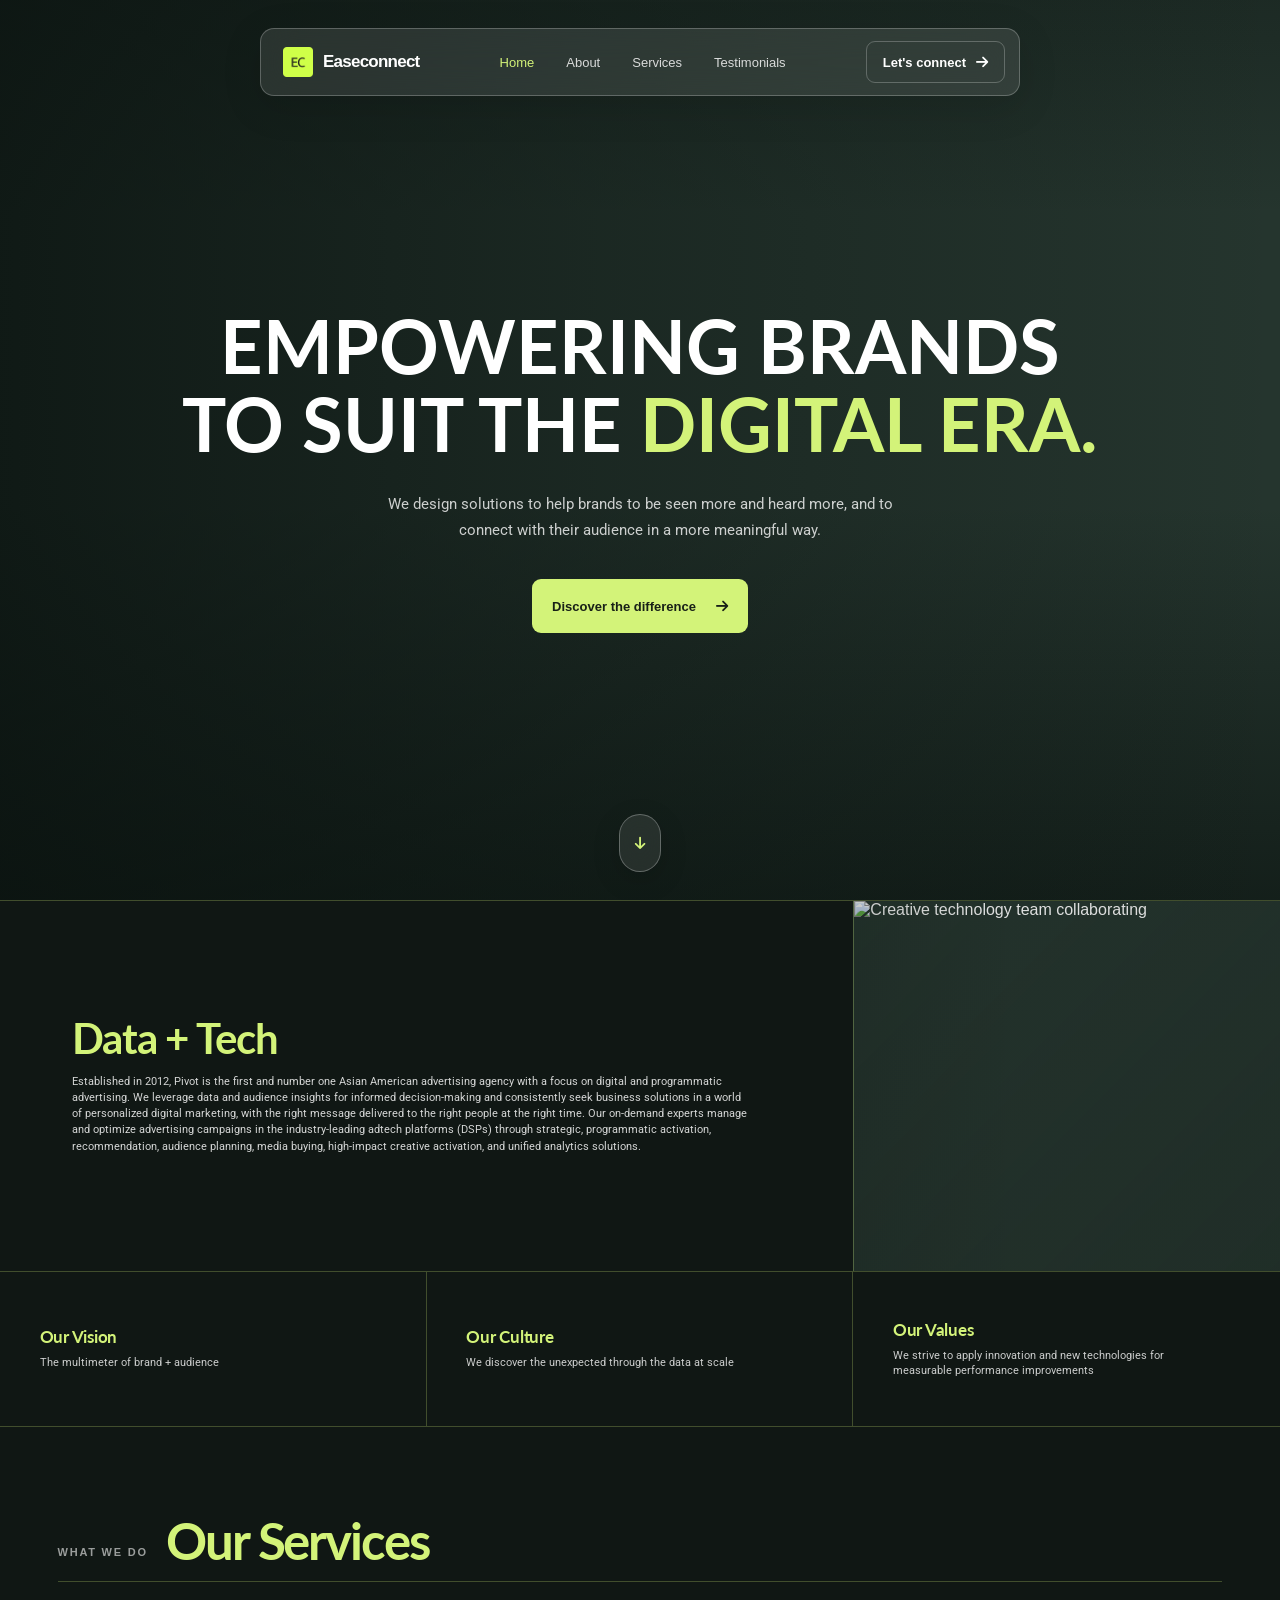
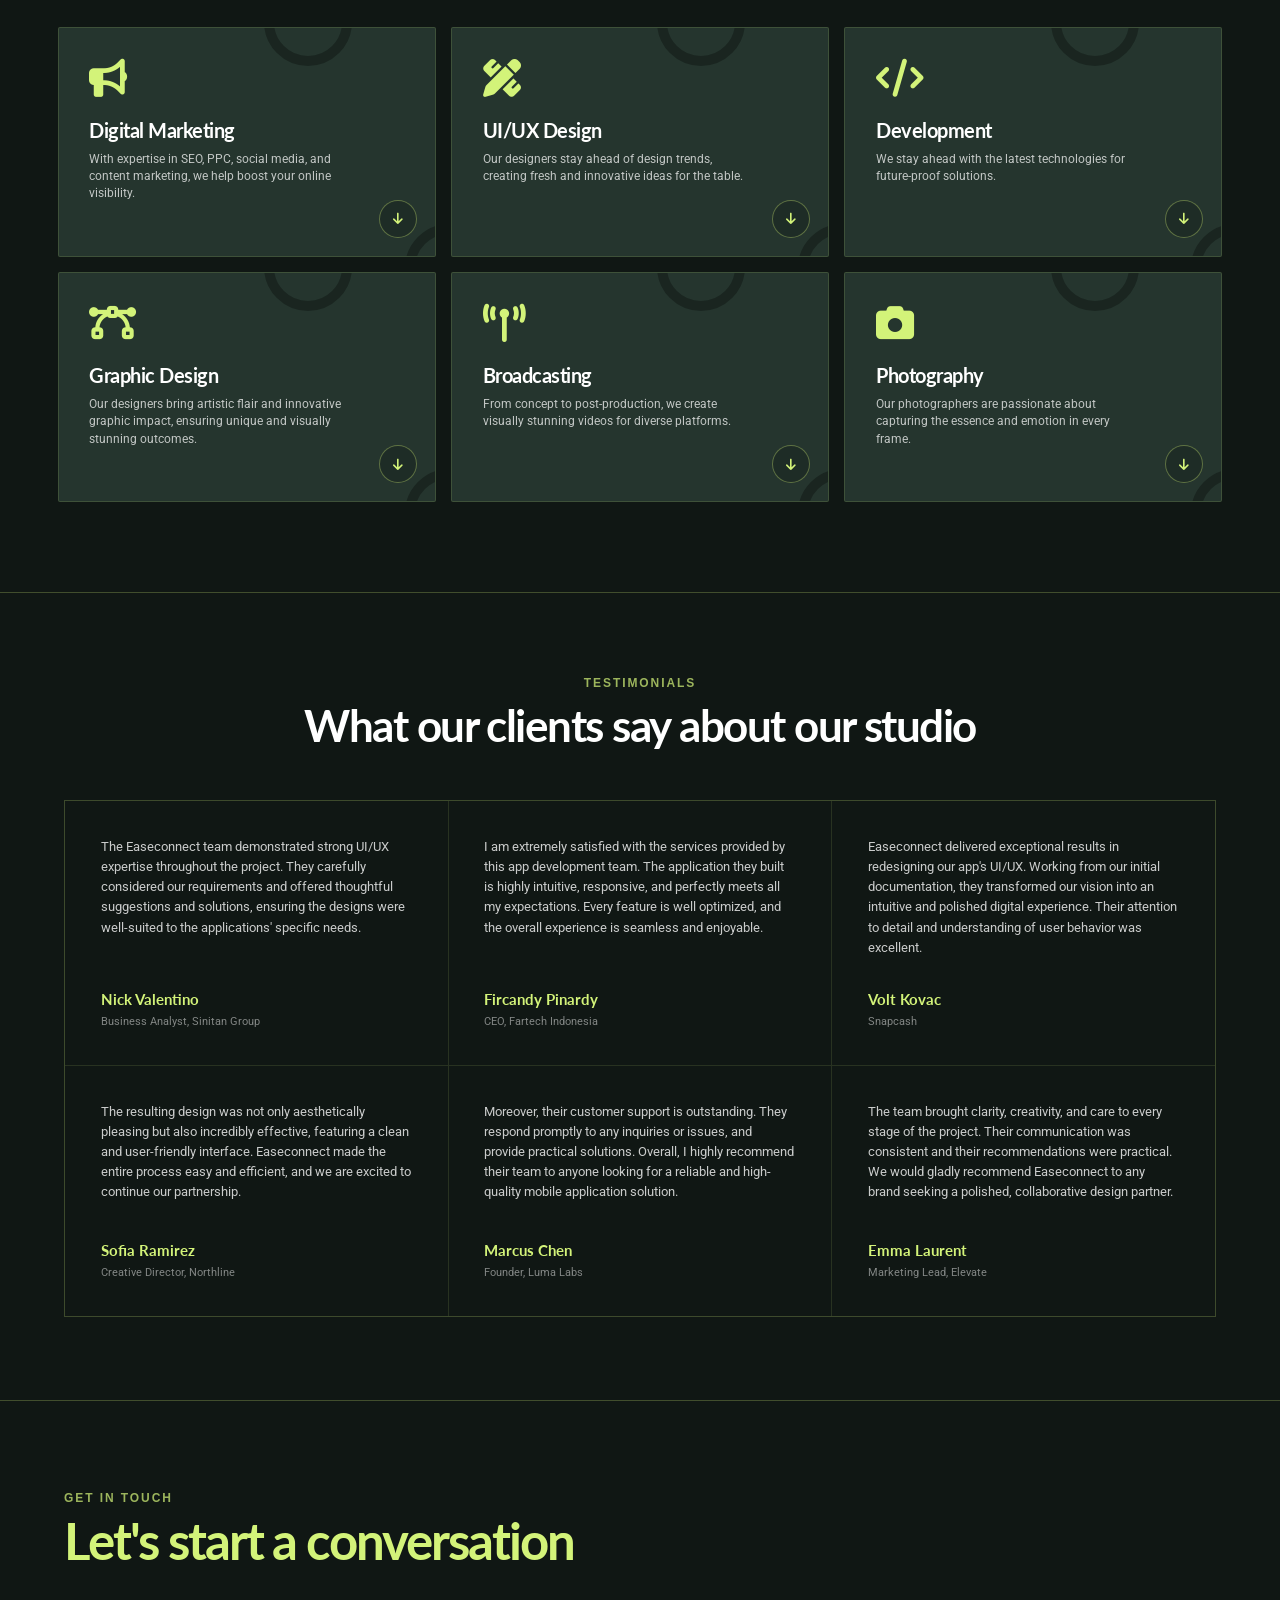
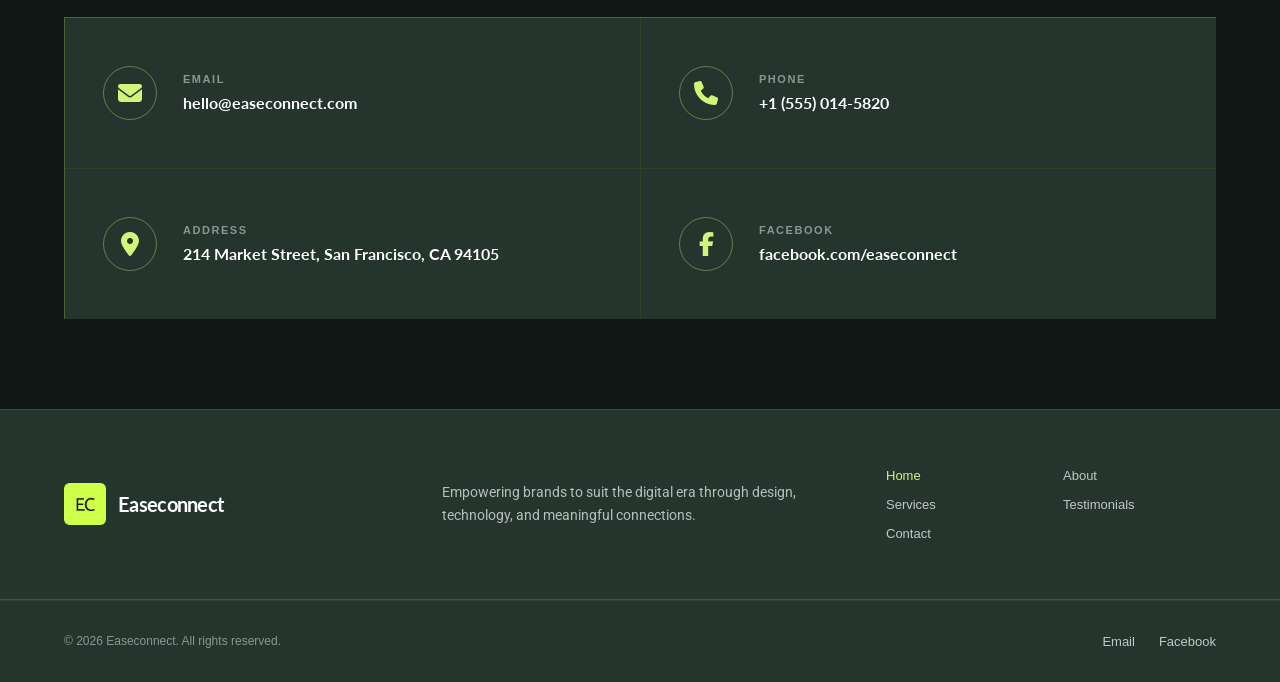
==== commit 2ea59ad1: "Update index.html" ====
--- a/index.html
+++ b/index.html
@@ -8,7 +8,7 @@
       content="Easeconnect brings people, places, and possibilities closer."
     />
     <title>Easeconnect — Closer, by design</title>
-    <link rel="icon" type="image/png" href="Assets/logo/logo.png" />
+    <link rel="icon" type="image/png" href="logo.png" />
     <link rel="preconnect" href="https://fonts.googleapis.com" />
     <link rel="preconnect" href="https://fonts.gstatic.com" crossorigin />
     <link
@@ -34,13 +34,13 @@
           preload="metadata"
           aria-hidden="true"
         >
-          <source src="Assets/Videos/hero-video.mp4" type="video/mp4" />
+          <source src="hero-video.mp4" type="video/mp4" />
         </video>
         <div class="hero__shade" aria-hidden="true"></div>
 
         <nav class="hero__nav" aria-label="Main navigation">
           <a class="brand" href="#home" aria-label="Easeconnect home">
-            <img class="brand__logo" src="Assets/logo/logo.png" alt="" />
+            <img class="brand__logo" src="logo.png" alt="" />
             <span>Easeconnect</span>
           </a>
 
@@ -322,7 +322,7 @@
     <footer class="footer">
       <div class="footer__top">
         <a class="footer__brand" href="#home" aria-label="Easeconnect home">
-          <img src="Assets/logo/logo.png" alt="" />
+          <img src="logo.png" alt="" />
           <span>Easeconnect</span>
         </a>
 
